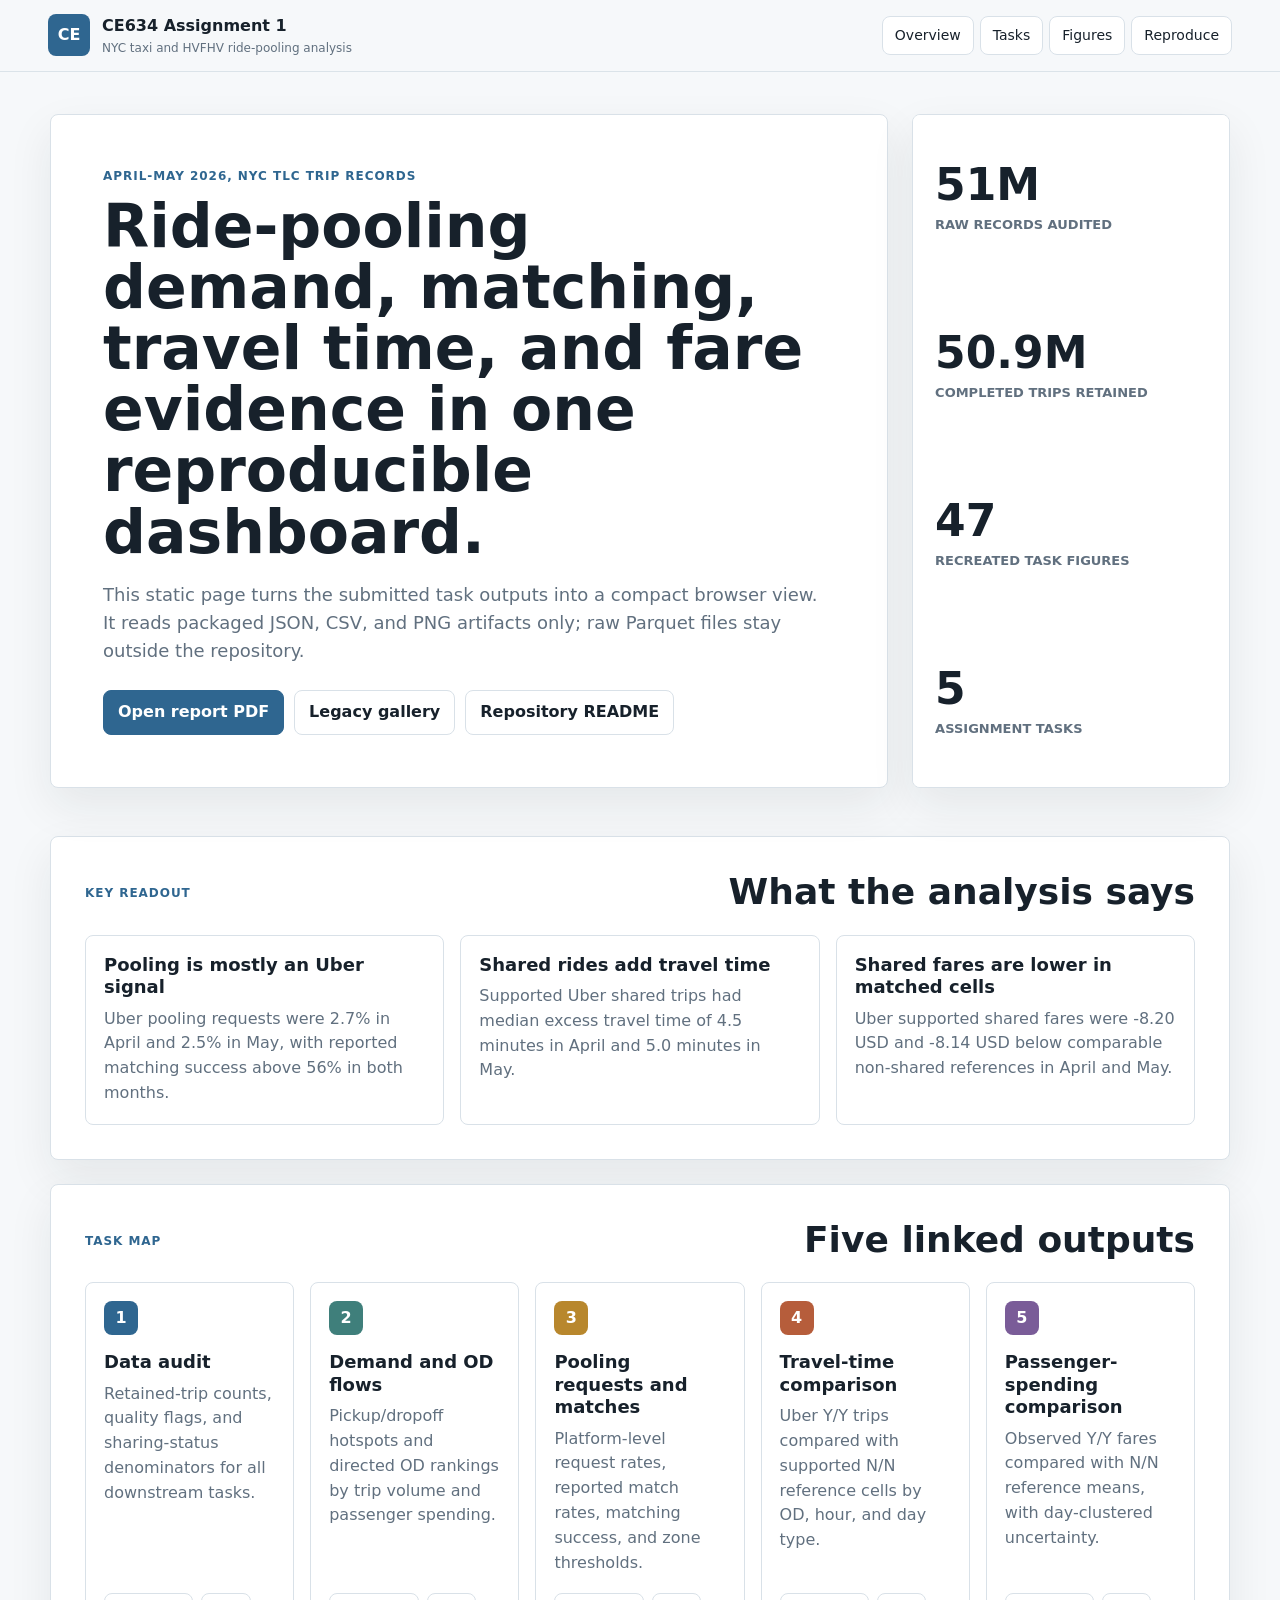
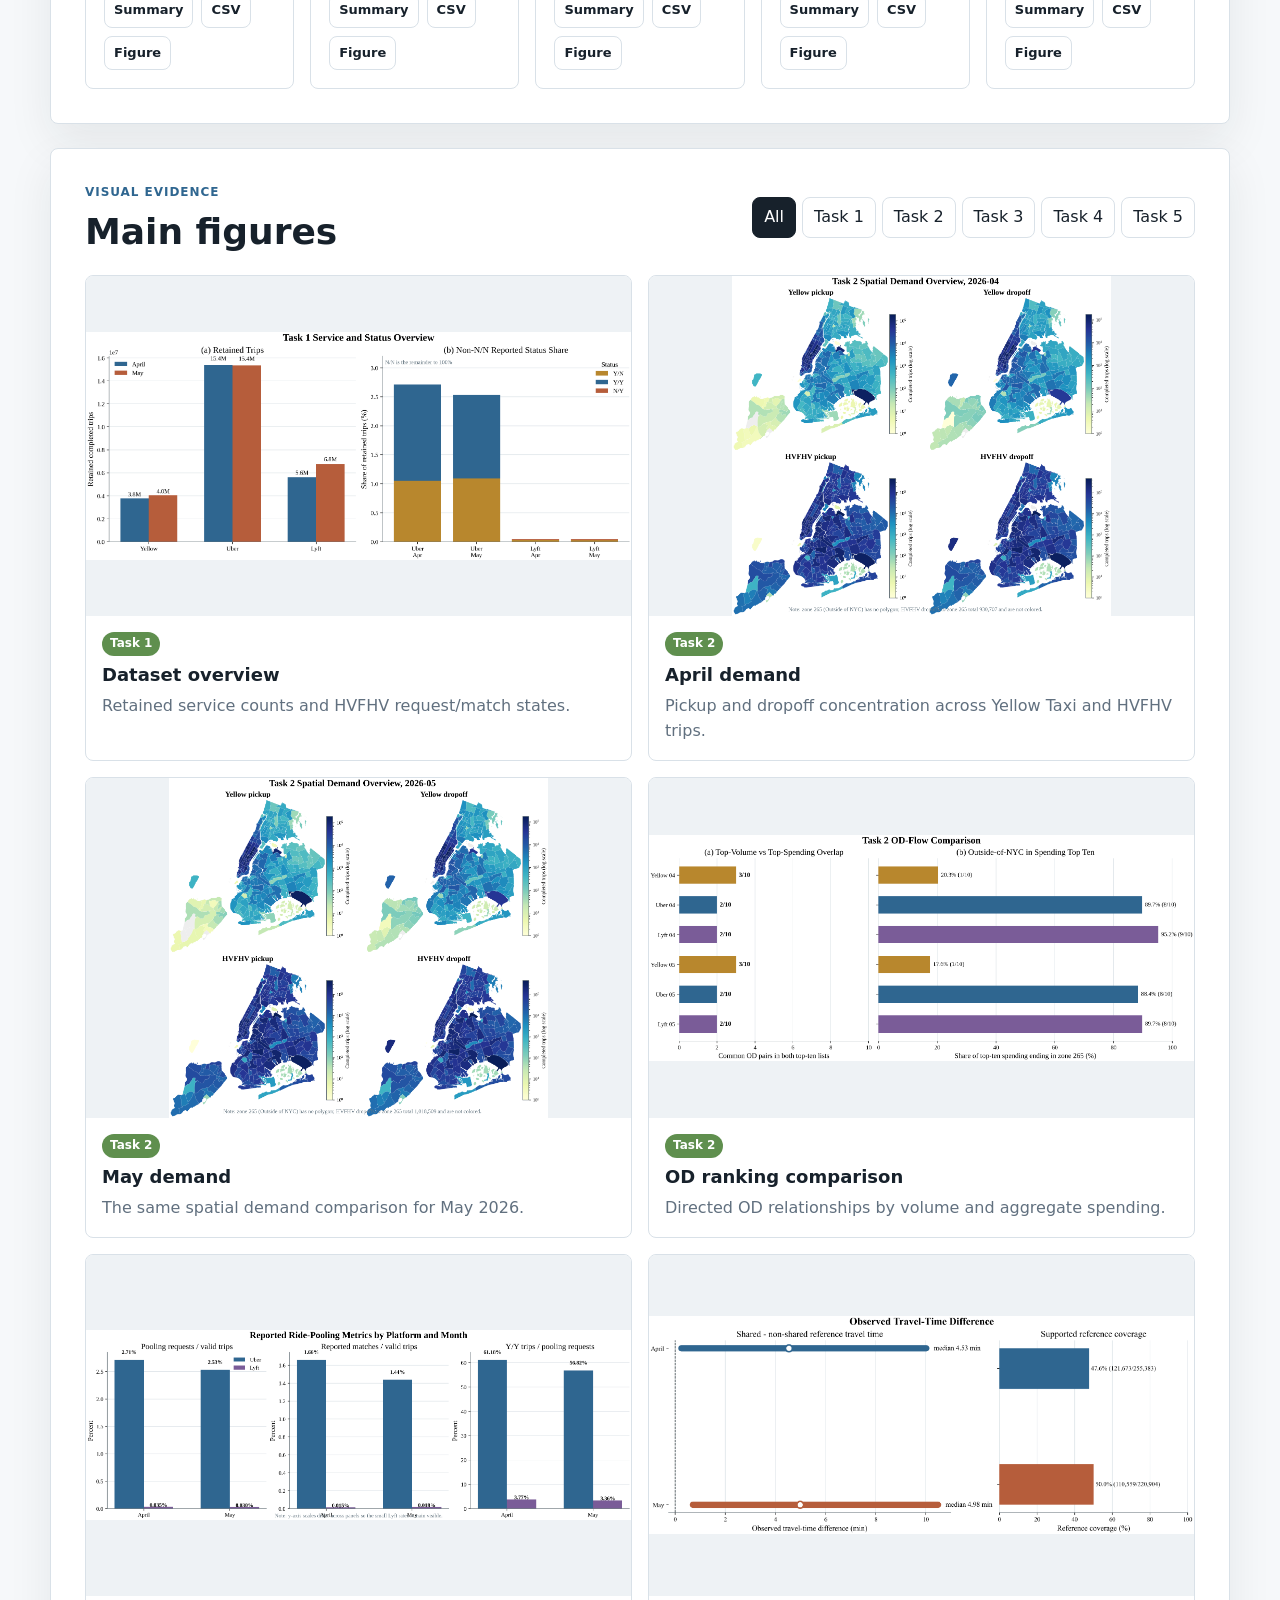
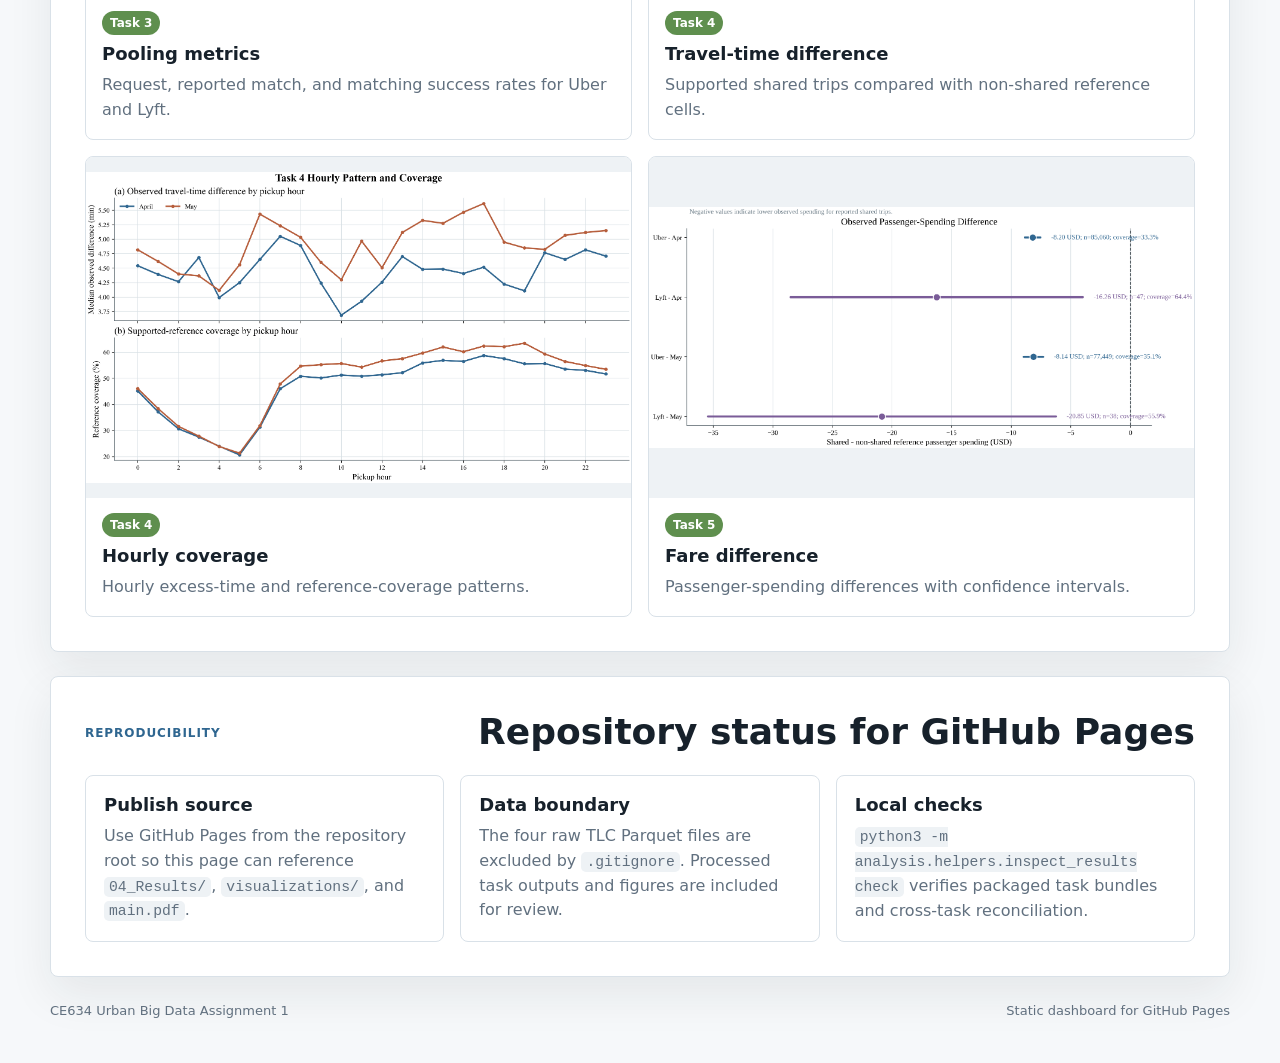
==== index.html @ 66e27478 "Initial commit" ====
<!doctype html>
<html lang="en">
<head>
  <meta charset="utf-8">
  <meta name="viewport" content="width=device-width, initial-scale=1">
  <title>CE634 NYC Ride-Pooling Assignment</title>
  <link rel="stylesheet" href="assets/site.css">
</head>
<body>
  <header class="topbar">
    <a class="brand" href="#overview" aria-label="CE634 assignment dashboard">
      <span class="brand-mark">CE</span>
      <span>
        <strong>CE634 Assignment 1</strong>
        <small>NYC taxi and HVFHV ride-pooling analysis</small>
      </span>
    </a>
    <nav class="nav" aria-label="Dashboard sections">
      <a href="#overview">Overview</a>
      <a href="#tasks">Tasks</a>
      <a href="#figures">Figures</a>
      <a href="#reproduce">Reproduce</a>
    </nav>
  </header>

  <main>
    <section id="overview" class="hero">
      <div class="hero-copy">
        <p class="eyebrow">April-May 2026, NYC TLC trip records</p>
        <h1>Ride-pooling demand, matching, travel time, and fare evidence in one reproducible dashboard.</h1>
        <p class="lede">This static page turns the submitted task outputs into a compact browser view. It reads packaged JSON, CSV, and PNG artifacts only; raw Parquet files stay outside the repository.</p>
        <div class="hero-actions">
          <a class="button primary" href="main.pdf">Open report PDF</a>
          <a class="button" href="visualizations/index.html">Legacy gallery</a>
          <a class="button" href="README.md">Repository README</a>
        </div>
      </div>
      <aside class="snapshot" aria-label="Project snapshot">
        <div>
          <span class="metric" data-kpi="rawRecords">51.0M</span>
          <span class="label">raw records audited</span>
        </div>
        <div>
          <span class="metric" data-kpi="retainedTrips">50.9M</span>
          <span class="label">completed trips retained</span>
        </div>
        <div>
          <span class="metric">47</span>
          <span class="label">recreated task figures</span>
        </div>
        <div>
          <span class="metric">5</span>
          <span class="label">assignment tasks</span>
        </div>
      </aside>
    </section>

    <section class="panel" aria-labelledby="insights-title">
      <div class="section-heading">
        <p class="eyebrow">Key readout</p>
        <h2 id="insights-title">What the analysis says</h2>
      </div>
      <div class="insight-grid">
        <article>
          <h3>Pooling is mostly an Uber signal</h3>
          <p data-insight="task3">Uber has materially higher pooling request and reported match rates than Lyft in both months.</p>
        </article>
        <article>
          <h3>Shared rides add travel time</h3>
          <p data-insight="task4">Supported Uber shared trips show median excess travel time of about 4.5 to 5.0 minutes.</p>
        </article>
        <article>
          <h3>Shared fares are lower in matched cells</h3>
          <p data-insight="task5">Supported Y/Y trips are cheaper than comparable N/N reference cells in all service-month estimates.</p>
        </article>
      </div>
    </section>

    <section id="tasks" class="panel" aria-labelledby="tasks-title">
      <div class="section-heading">
        <p class="eyebrow">Task map</p>
        <h2 id="tasks-title">Five linked outputs</h2>
      </div>
      <div class="task-grid" id="taskGrid"></div>
    </section>

    <section id="figures" class="panel" aria-labelledby="figures-title">
      <div class="section-heading with-controls">
        <div>
          <p class="eyebrow">Visual evidence</p>
          <h2 id="figures-title">Main figures</h2>
        </div>
        <div class="segmented" role="tablist" aria-label="Figure filter">
          <button class="active" type="button" data-filter="all">All</button>
          <button type="button" data-filter="1">Task 1</button>
          <button type="button" data-filter="2">Task 2</button>
          <button type="button" data-filter="3">Task 3</button>
          <button type="button" data-filter="4">Task 4</button>
          <button type="button" data-filter="5">Task 5</button>
        </div>
      </div>
      <div class="figure-grid" id="figureGrid"></div>
    </section>

    <section id="reproduce" class="panel reproduce" aria-labelledby="reproduce-title">
      <div class="section-heading">
        <p class="eyebrow">Reproducibility</p>
        <h2 id="reproduce-title">Repository status for GitHub Pages</h2>
      </div>
      <div class="repro-grid">
        <div>
          <h3>Publish source</h3>
          <p>Use GitHub Pages from the repository root so this page can reference <code>04_Results/</code>, <code>visualizations/</code>, and <code>main.pdf</code>.</p>
        </div>
        <div>
          <h3>Data boundary</h3>
          <p>The four raw TLC Parquet files are excluded by <code>.gitignore</code>. Processed task outputs and figures are included for review.</p>
        </div>
        <div>
          <h3>Local checks</h3>
          <p><code>python3 -m analysis.helpers.inspect_results check</code> verifies packaged task bundles and cross-task reconciliation.</p>
        </div>
      </div>
    </section>
  </main>

  <footer>
    <span>CE634 Urban Big Data Assignment 1</span>
    <span>Static dashboard for GitHub Pages</span>
  </footer>

  <script src="assets/site.js" defer></script>
</body>
</html>
---- assets/site.css ----
:root {
  --ink: #17212b;
  --muted: #61707f;
  --line: #d9e1e8;
  --panel: #ffffff;
  --bg: #f6f8fa;
  --blue: #2f6690;
  --teal: #3f7f7b;
  --gold: #b8872d;
  --clay: #b65d3b;
  --plum: #7a5c98;
  --green: #5f8f4e;
  --shadow: 0 18px 45px rgba(23, 33, 43, 0.08);
}

* {
  box-sizing: border-box;
}

html {
  scroll-behavior: smooth;
}

body {
  margin: 0;
  color: var(--ink);
  background: var(--bg);
  font-family: Inter, ui-sans-serif, system-ui, -apple-system, BlinkMacSystemFont, "Segoe UI", Arial, sans-serif;
  font-size: 16px;
  line-height: 1.55;
}

a {
  color: inherit;
}

.topbar {
  position: sticky;
  top: 0;
  z-index: 20;
  display: flex;
  align-items: center;
  justify-content: space-between;
  gap: 24px;
  min-height: 72px;
  padding: 12px clamp(18px, 4vw, 48px);
  border-bottom: 1px solid rgba(217, 225, 232, 0.9);
  background: rgba(246, 248, 250, 0.92);
  backdrop-filter: blur(14px);
}

.brand {
  display: flex;
  align-items: center;
  gap: 12px;
  text-decoration: none;
}

.brand-mark {
  display: grid;
  place-items: center;
  width: 42px;
  height: 42px;
  border-radius: 8px;
  color: #fff;
  background: var(--blue);
  font-weight: 800;
  letter-spacing: 0;
}

.brand strong,
.brand small {
  display: block;
}

.brand small {
  color: var(--muted);
  font-size: 12px;
}

.nav {
  display: flex;
  align-items: center;
  gap: 6px;
}

.nav a,
.button,
.segmented button {
  border: 1px solid var(--line);
  border-radius: 8px;
  background: #fff;
  color: var(--ink);
  font: inherit;
  text-decoration: none;
}

.nav a {
  padding: 8px 12px;
  font-size: 14px;
}

main {
  width: min(1180px, calc(100% - 32px));
  margin: 0 auto;
}

.hero {
  display: grid;
  grid-template-columns: minmax(0, 1.45fr) minmax(280px, 0.55fr);
  gap: 24px;
  align-items: stretch;
  padding: 42px 0 24px;
}

.hero-copy,
.snapshot,
.panel {
  border: 1px solid var(--line);
  border-radius: 8px;
  background: var(--panel);
  box-shadow: var(--shadow);
}

.hero-copy {
  padding: clamp(28px, 5vw, 52px);
}

.eyebrow {
  margin: 0 0 10px;
  color: var(--blue);
  font-size: 12px;
  font-weight: 800;
  letter-spacing: 0.08em;
  text-transform: uppercase;
}

h1,
h2,
h3,
p {
  margin-top: 0;
}

h1 {
  max-width: 820px;
  margin-bottom: 18px;
  font-size: clamp(34px, 5vw, 60px);
  line-height: 1.02;
  letter-spacing: 0;
}

h2 {
  margin-bottom: 0;
  font-size: clamp(24px, 3vw, 36px);
  line-height: 1.15;
  letter-spacing: 0;
}

h3 {
  margin-bottom: 8px;
  font-size: 18px;
  line-height: 1.25;
  letter-spacing: 0;
}

.lede {
  max-width: 720px;
  color: var(--muted);
  font-size: 18px;
}

.hero-actions {
  display: flex;
  flex-wrap: wrap;
  gap: 10px;
  margin-top: 26px;
}

.button {
  display: inline-flex;
  align-items: center;
  min-height: 42px;
  padding: 9px 14px;
  font-weight: 700;
}

.button.primary {
  border-color: var(--blue);
  color: #fff;
  background: var(--blue);
}

.snapshot {
  display: grid;
  grid-template-columns: 1fr;
  gap: 1px;
  overflow: hidden;
}

.snapshot div {
  display: flex;
  flex-direction: column;
  justify-content: center;
  min-height: 116px;
  padding: 22px;
  background: #fff;
}

.metric {
  display: block;
  font-size: clamp(28px, 4vw, 44px);
  line-height: 1;
  font-weight: 800;
  letter-spacing: 0;
}

.label {
  margin-top: 8px;
  color: var(--muted);
  font-size: 13px;
  font-weight: 700;
  text-transform: uppercase;
}

.panel {
  margin: 24px 0;
  padding: clamp(22px, 4vw, 34px);
}

.section-heading {
  display: flex;
  align-items: end;
  justify-content: space-between;
  gap: 20px;
  margin-bottom: 22px;
}

.section-heading.with-controls {
  align-items: center;
}

.insight-grid,
.task-grid,
.figure-grid,
.repro-grid {
  display: grid;
  gap: 16px;
}

.insight-grid {
  grid-template-columns: repeat(3, minmax(0, 1fr));
}

.insight-grid article,
.task-card,
.figure-card,
.repro-grid div {
  border: 1px solid var(--line);
  border-radius: 8px;
  background: #fff;
}

.insight-grid article,
.task-card,
.repro-grid div {
  padding: 18px;
}

.insight-grid p,
.task-card p,
.repro-grid p {
  margin-bottom: 0;
  color: var(--muted);
}

.task-grid {
  grid-template-columns: repeat(5, minmax(0, 1fr));
}

.task-card {
  display: flex;
  flex-direction: column;
  min-height: 235px;
}

.task-number {
  display: inline-flex;
  align-items: center;
  justify-content: center;
  width: 34px;
  height: 34px;
  margin-bottom: 16px;
  border-radius: 8px;
  color: #fff;
  background: var(--blue);
  font-weight: 800;
}

.task-card:nth-child(2) .task-number {
  background: var(--teal);
}

.task-card:nth-child(3) .task-number {
  background: var(--gold);
}

.task-card:nth-child(4) .task-number {
  background: var(--clay);
}

.task-card:nth-child(5) .task-number {
  background: var(--plum);
}

.task-links {
  display: flex;
  flex-wrap: wrap;
  gap: 8px;
  margin-top: auto;
  padding-top: 18px;
}

.task-links a {
  padding: 6px 9px;
  border: 1px solid var(--line);
  border-radius: 8px;
  color: var(--ink);
  font-size: 13px;
  font-weight: 700;
  text-decoration: none;
}

.segmented {
  display: flex;
  flex-wrap: wrap;
  gap: 6px;
}

.segmented button {
  min-height: 38px;
  padding: 7px 11px;
  cursor: pointer;
}

.segmented button.active {
  border-color: var(--ink);
  color: #fff;
  background: var(--ink);
}

.figure-grid {
  grid-template-columns: repeat(2, minmax(0, 1fr));
}

.figure-card {
  overflow: hidden;
}

.figure-card[hidden] {
  display: none;
}

.figure-card a {
  display: block;
  background: #eef2f5;
}

.figure-card img {
  display: block;
  width: 100%;
  aspect-ratio: 16 / 10;
  object-fit: contain;
}

.figure-caption {
  padding: 14px 16px 16px;
}

.tag {
  display: inline-flex;
  align-items: center;
  min-height: 24px;
  margin-bottom: 8px;
  padding: 2px 8px;
  border-radius: 999px;
  color: #fff;
  background: var(--green);
  font-size: 12px;
  font-weight: 800;
}

.figure-caption p {
  margin-bottom: 0;
  color: var(--muted);
}

.repro-grid {
  grid-template-columns: repeat(3, minmax(0, 1fr));
}

code {
  padding: 2px 5px;
  border-radius: 5px;
  background: #eef2f5;
  font-size: 0.92em;
}

footer {
  display: flex;
  justify-content: space-between;
  gap: 16px;
  width: min(1180px, calc(100% - 32px));
  margin: 24px auto 42px;
  color: var(--muted);
  font-size: 13px;
}

@media (max-width: 980px) {
  .topbar,
  .section-heading,
  .section-heading.with-controls {
    align-items: flex-start;
    flex-direction: column;
  }

  .hero,
  .insight-grid,
  .task-grid,
  .figure-grid,
  .repro-grid {
    grid-template-columns: 1fr;
  }

  .snapshot {
    grid-template-columns: repeat(2, minmax(0, 1fr));
  }
}

@media (max-width: 620px) {
  main,
  footer {
    width: min(100% - 20px, 1180px);
  }

  .nav {
    width: 100%;
    overflow-x: auto;
    padding-bottom: 4px;
  }

  h1 {
    font-size: 34px;
  }

  .snapshot {
    grid-template-columns: 1fr;
  }

  .hero-copy,
  .panel {
    padding: 22px;
  }

  footer {
    flex-direction: column;
  }
}
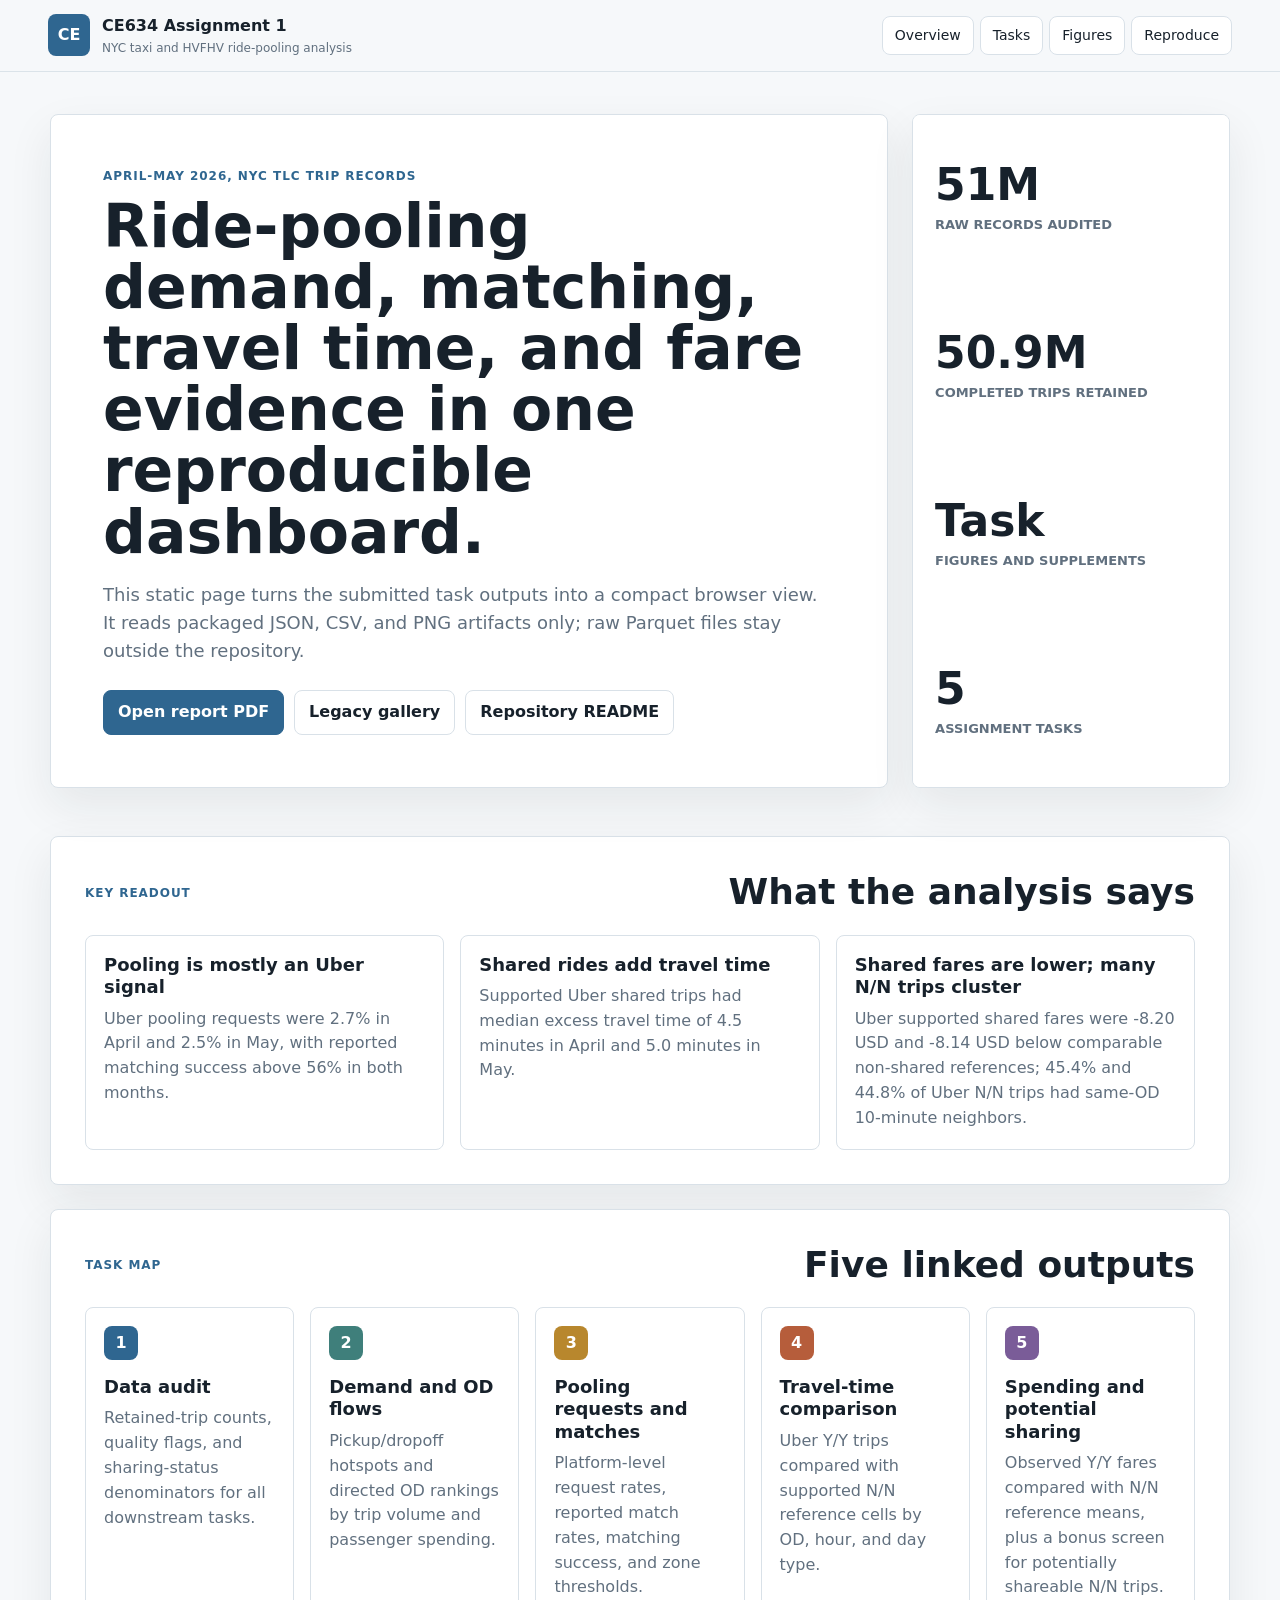
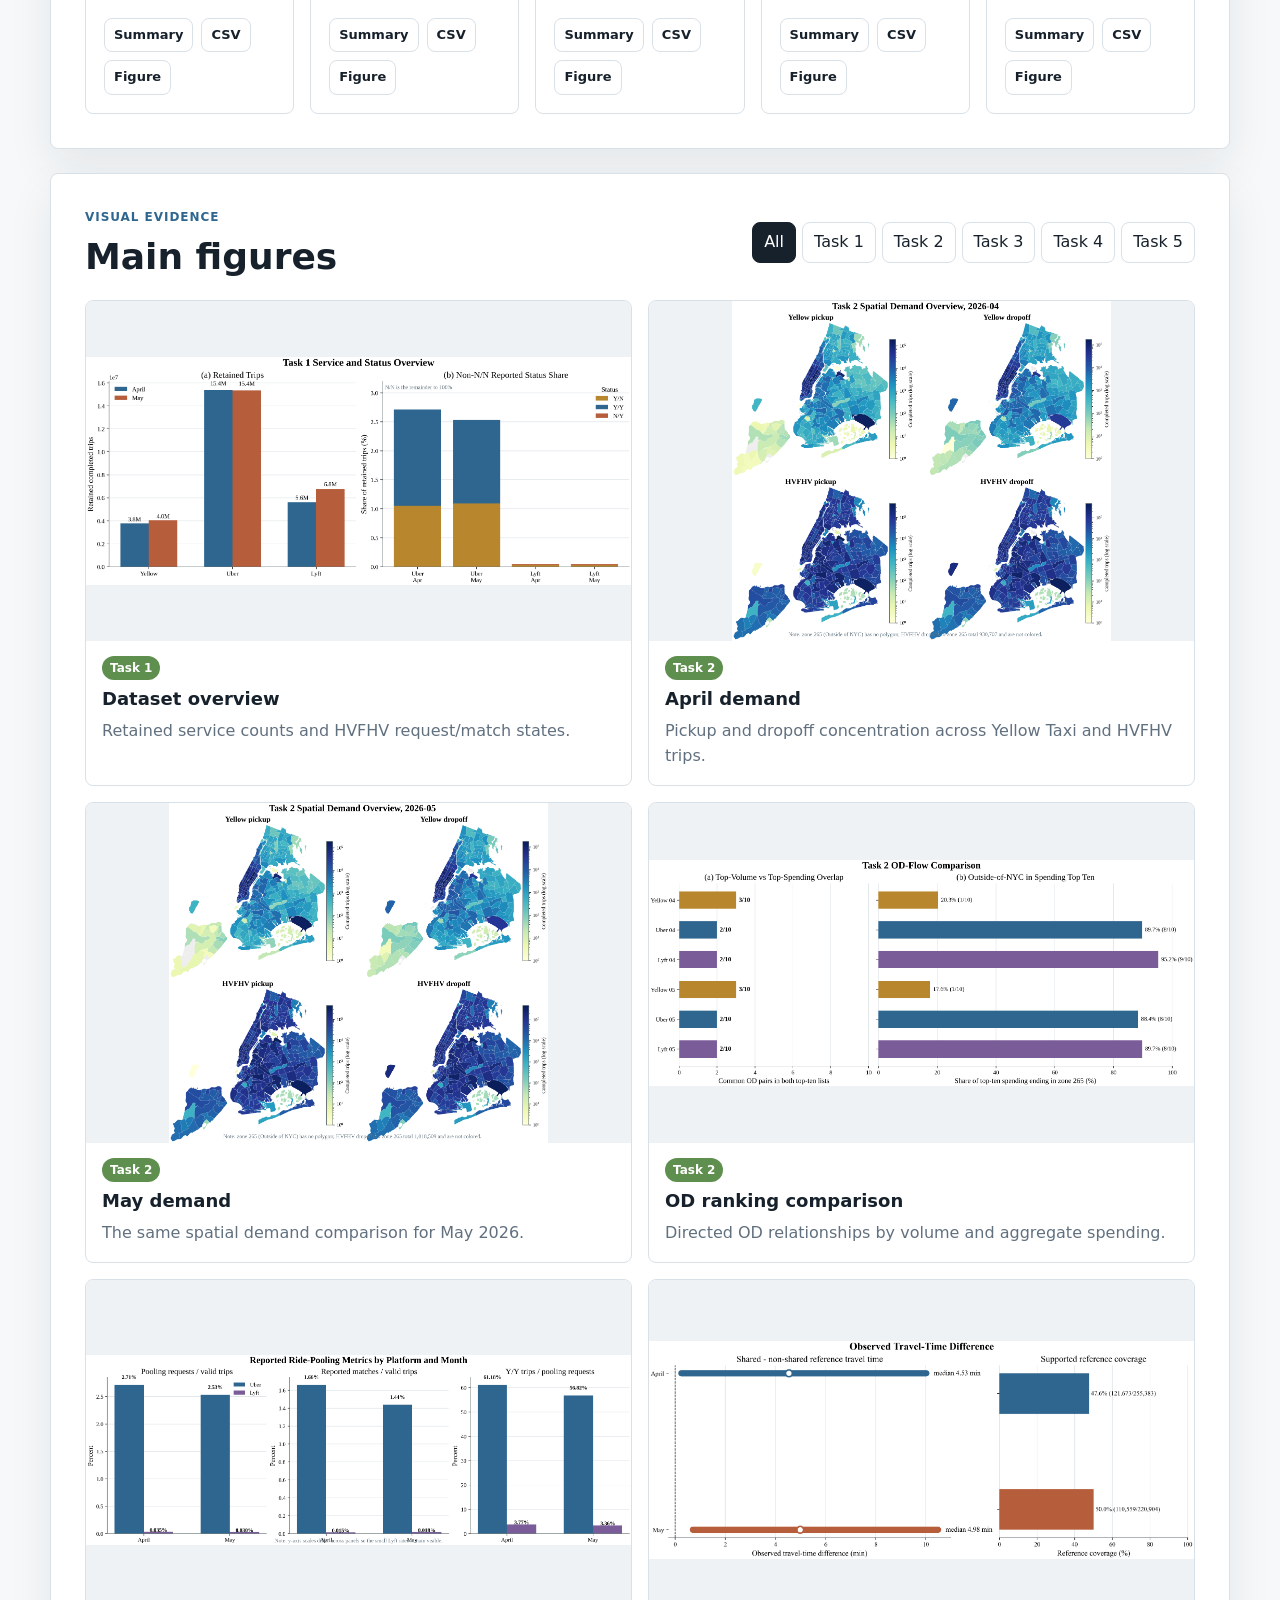
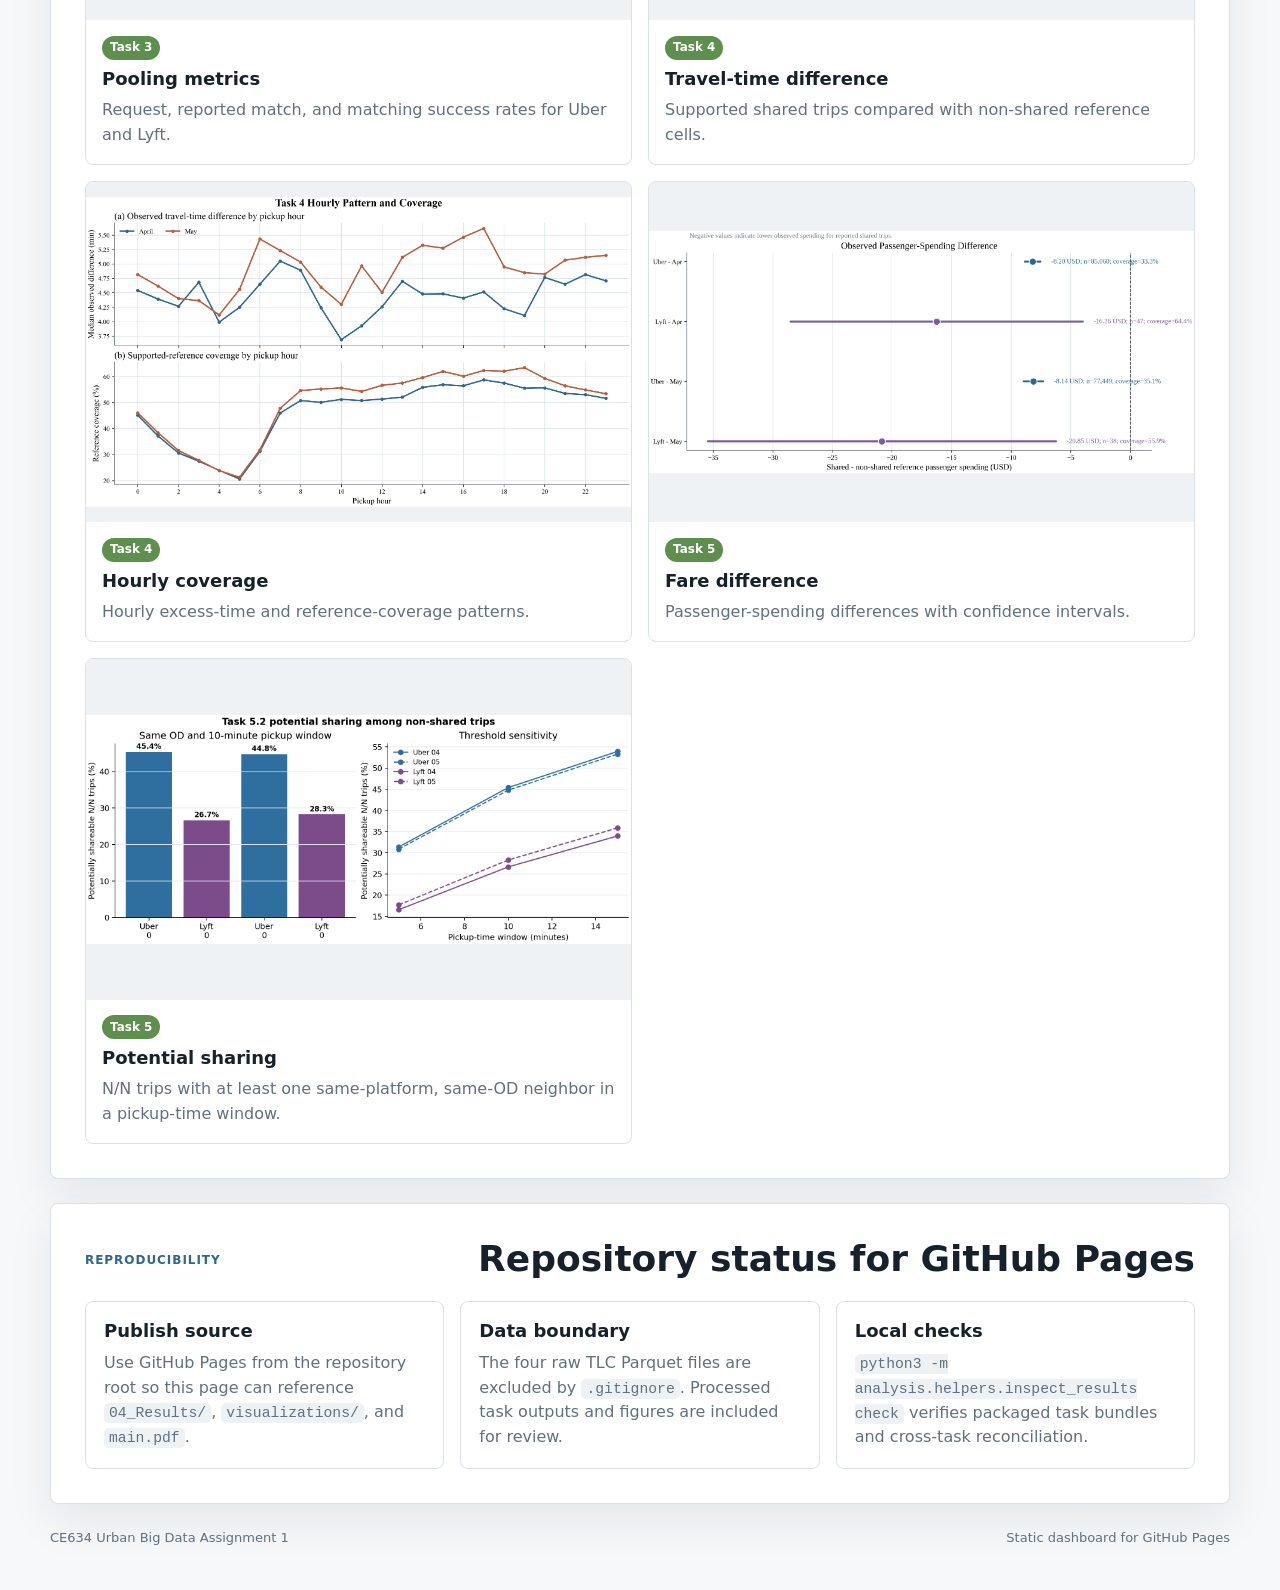
==== commit d1d62278: "update task 5.2" ====
--- a/index.html
+++ b/index.html
@@ -45,8 +45,8 @@
           <span class="label">completed trips retained</span>
         </div>
         <div>
-          <span class="metric">47</span>
-          <span class="label">recreated task figures</span>
+          <span class="metric">Task</span>
+          <span class="label">figures and supplements</span>
         </div>
         <div>
           <span class="metric">5</span>
@@ -70,8 +70,8 @@
           <p data-insight="task4">Supported Uber shared trips show median excess travel time of about 4.5 to 5.0 minutes.</p>
         </article>
         <article>
-          <h3>Shared fares are lower in matched cells</h3>
-          <p data-insight="task5">Supported Y/Y trips are cheaper than comparable N/N reference cells in all service-month estimates.</p>
+          <h3>Shared fares are lower; many N/N trips cluster</h3>
+          <p data-insight="task5">Supported Y/Y trips are cheaper than comparable N/N reference cells, and many N/N trips have same-OD temporal neighbors.</p>
         </article>
       </div>
     </section>
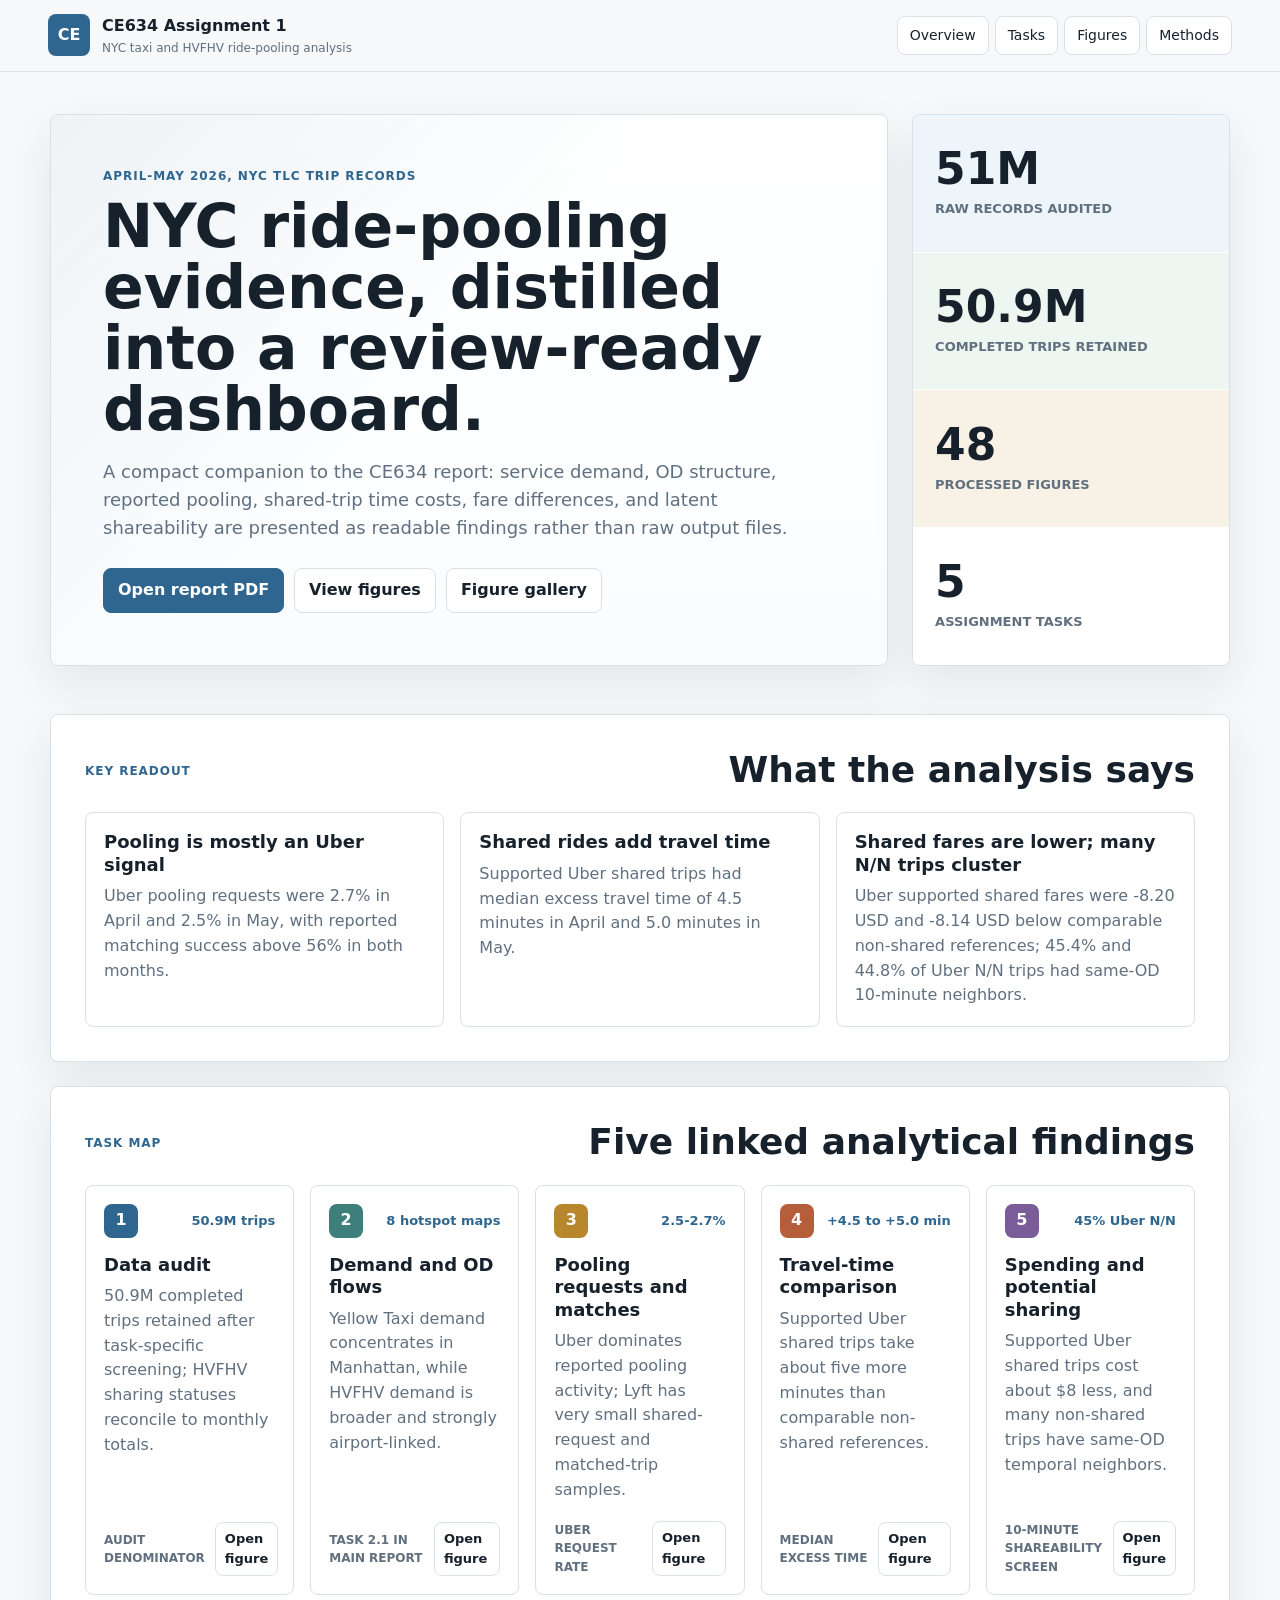
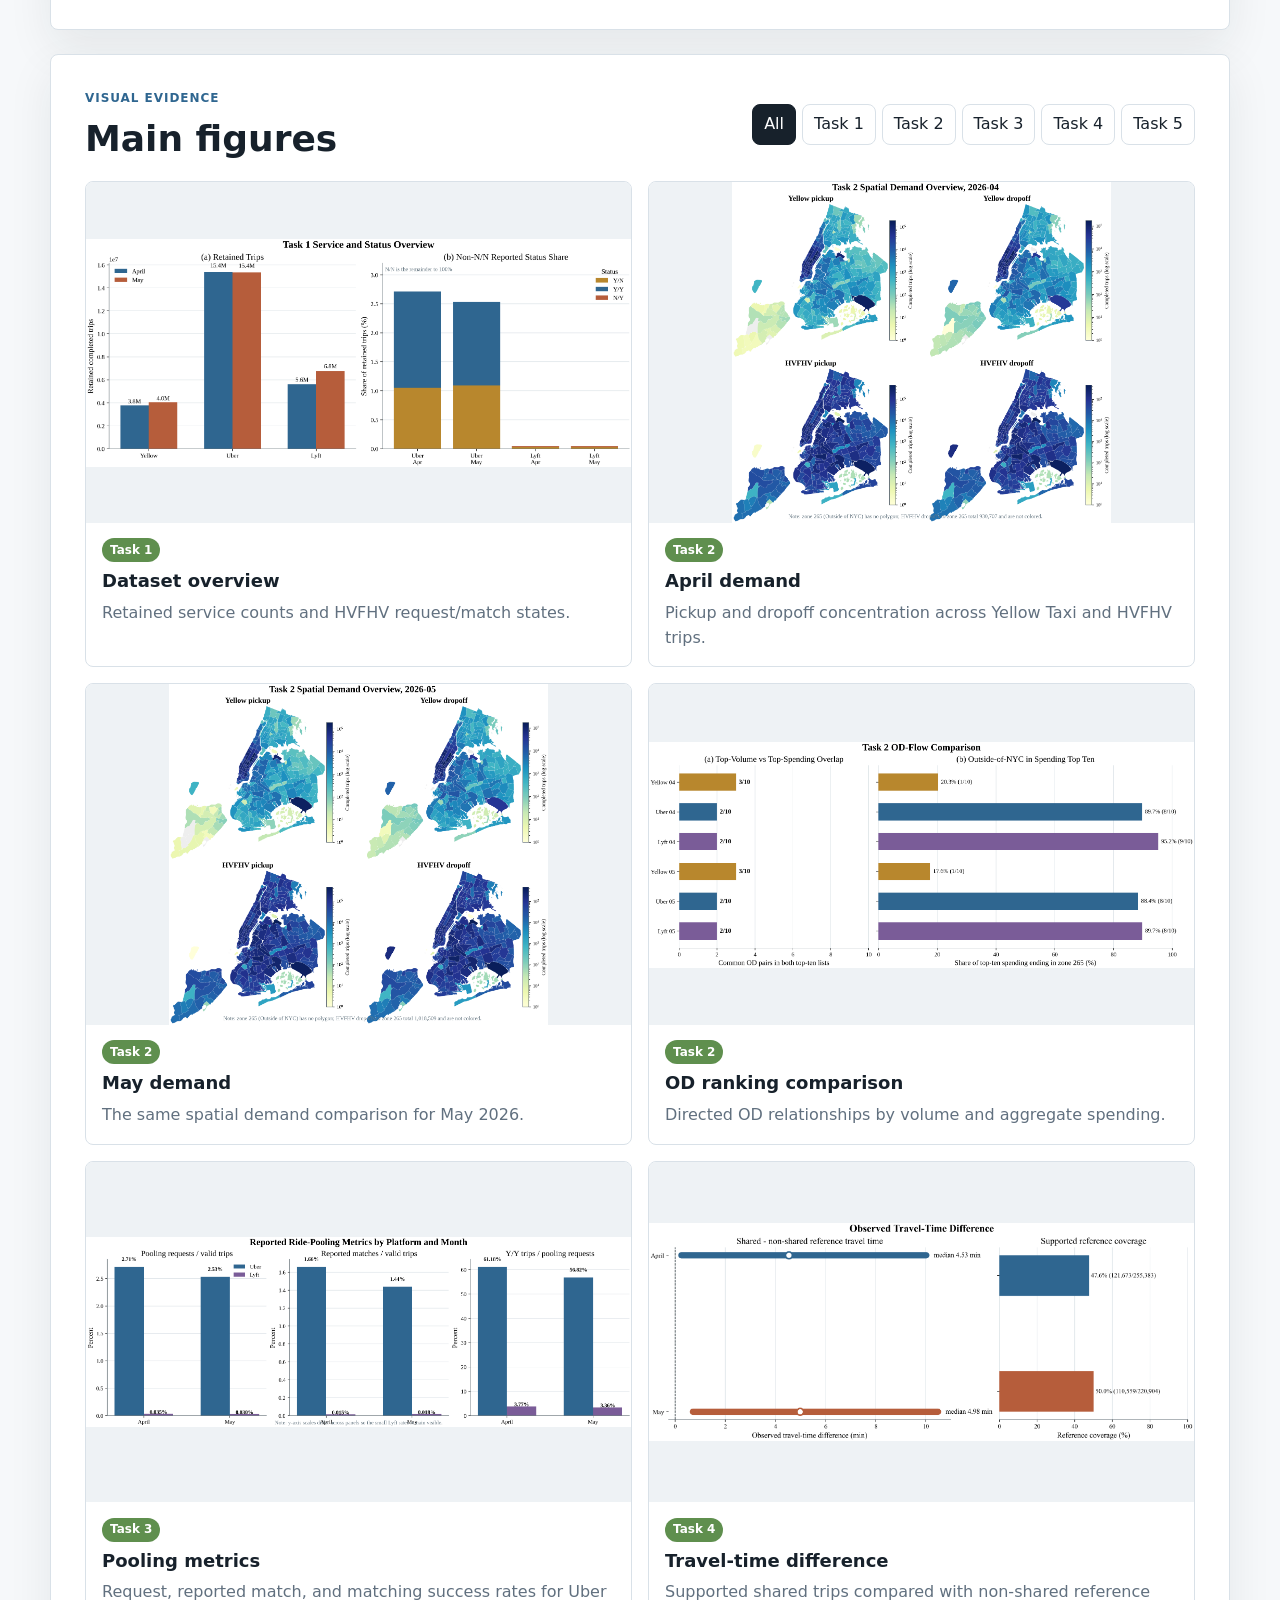
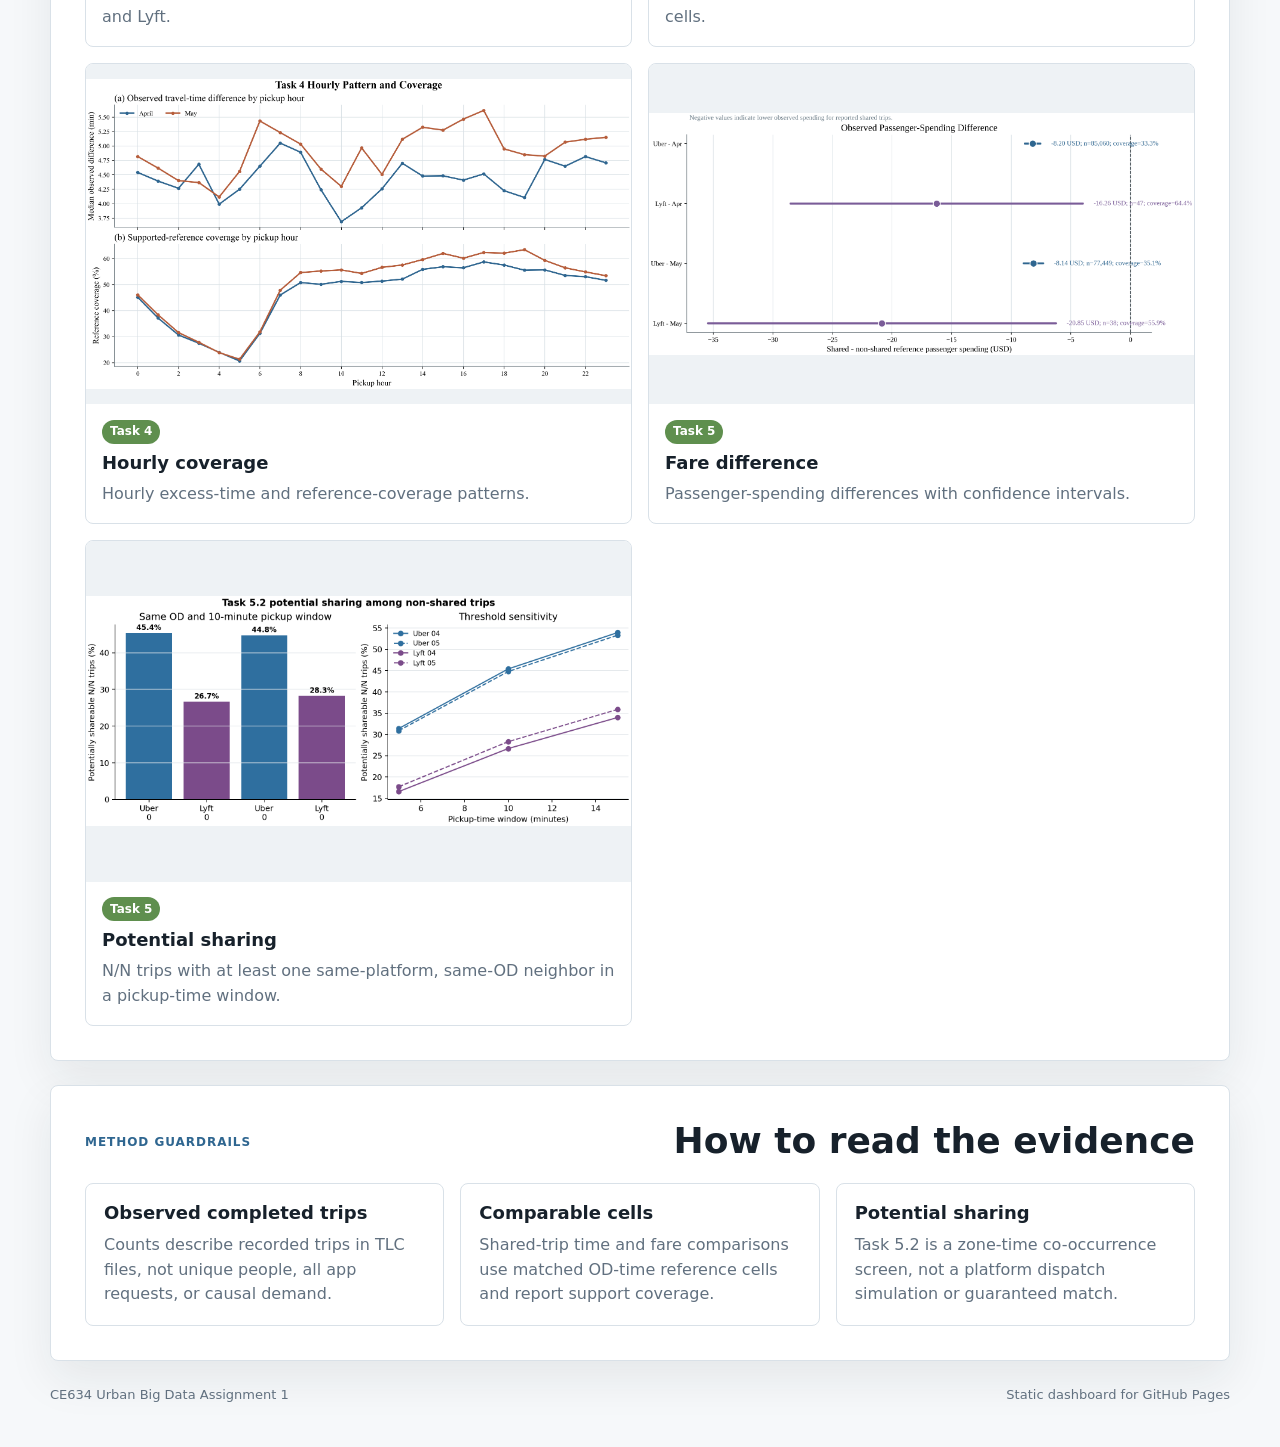
==== commit a3ae3bd5: "update website" ====
--- a/index.html
+++ b/index.html
@@ -19,7 +19,7 @@
       <a href="#overview">Overview</a>
       <a href="#tasks">Tasks</a>
       <a href="#figures">Figures</a>
-      <a href="#reproduce">Reproduce</a>
+      <a href="#methods">Methods</a>
     </nav>
   </header>
 
@@ -27,12 +27,12 @@
     <section id="overview" class="hero">
       <div class="hero-copy">
         <p class="eyebrow">April-May 2026, NYC TLC trip records</p>
-        <h1>Ride-pooling demand, matching, travel time, and fare evidence in one reproducible dashboard.</h1>
-        <p class="lede">This static page turns the submitted task outputs into a compact browser view. It reads packaged JSON, CSV, and PNG artifacts only; raw Parquet files stay outside the repository.</p>
+        <h1>NYC ride-pooling evidence, distilled into a review-ready dashboard.</h1>
+        <p class="lede">A compact companion to the CE634 report: service demand, OD structure, reported pooling, shared-trip time costs, fare differences, and latent shareability are presented as readable findings rather than raw output files.</p>
         <div class="hero-actions">
           <a class="button primary" href="main.pdf">Open report PDF</a>
-          <a class="button" href="visualizations/index.html">Legacy gallery</a>
-          <a class="button" href="README.md">Repository README</a>
+          <a class="button" href="#figures">View figures</a>
+          <a class="button" href="visualizations/index.html">Figure gallery</a>
         </div>
       </div>
       <aside class="snapshot" aria-label="Project snapshot">
@@ -45,8 +45,8 @@
           <span class="label">completed trips retained</span>
         </div>
         <div>
-          <span class="metric">Task</span>
-          <span class="label">figures and supplements</span>
+          <span class="metric">48</span>
+          <span class="label">processed figures</span>
         </div>
         <div>
           <span class="metric">5</span>
@@ -79,7 +79,7 @@
     <section id="tasks" class="panel" aria-labelledby="tasks-title">
       <div class="section-heading">
         <p class="eyebrow">Task map</p>
-        <h2 id="tasks-title">Five linked outputs</h2>
+        <h2 id="tasks-title">Five linked analytical findings</h2>
       </div>
       <div class="task-grid" id="taskGrid"></div>
     </section>
@@ -102,23 +102,23 @@
       <div class="figure-grid" id="figureGrid"></div>
     </section>
 
-    <section id="reproduce" class="panel reproduce" aria-labelledby="reproduce-title">
+    <section id="methods" class="panel methods" aria-labelledby="methods-title">
       <div class="section-heading">
-        <p class="eyebrow">Reproducibility</p>
-        <h2 id="reproduce-title">Repository status for GitHub Pages</h2>
+        <p class="eyebrow">Method guardrails</p>
+        <h2 id="methods-title">How to read the evidence</h2>
       </div>
-      <div class="repro-grid">
+      <div class="method-grid">
         <div>
-          <h3>Publish source</h3>
-          <p>Use GitHub Pages from the repository root so this page can reference <code>04_Results/</code>, <code>visualizations/</code>, and <code>main.pdf</code>.</p>
+          <h3>Observed completed trips</h3>
+          <p>Counts describe recorded trips in TLC files, not unique people, all app requests, or causal demand.</p>
         </div>
         <div>
-          <h3>Data boundary</h3>
-          <p>The four raw TLC Parquet files are excluded by <code>.gitignore</code>. Processed task outputs and figures are included for review.</p>
+          <h3>Comparable cells</h3>
+          <p>Shared-trip time and fare comparisons use matched OD-time reference cells and report support coverage.</p>
         </div>
         <div>
-          <h3>Local checks</h3>
-          <p><code>python3 -m analysis.helpers.inspect_results check</code> verifies packaged task bundles and cross-task reconciliation.</p>
+          <h3>Potential sharing</h3>
+          <p>Task 5.2 is a zone-time co-occurrence screen, not a platform dispatch simulation or guaranteed match.</p>
         </div>
       </div>
     </section>
--- a/assets/site.css
+++ b/assets/site.css
@@ -11,6 +11,9 @@
   --plum: #7a5c98;
   --green: #5f8f4e;
   --shadow: 0 18px 45px rgba(23, 33, 43, 0.08);
+  --soft-blue: #edf5fa;
+  --soft-green: #eef6f1;
+  --soft-gold: #f8f2e6;
 }
 
 * {
@@ -124,6 +127,9 @@
 
 .hero-copy {
   padding: clamp(28px, 5vw, 52px);
+  background:
+    linear-gradient(135deg, rgba(47, 102, 144, 0.08), transparent 46%),
+    linear-gradient(180deg, #ffffff, #fafdff);
 }
 
 .eyebrow {
@@ -191,6 +197,19 @@
   background: var(--blue);
 }
 
+.button:hover,
+.nav a:hover,
+.segmented button:hover,
+.task-footer a:hover {
+  border-color: var(--blue);
+  color: var(--blue);
+}
+
+.button.primary:hover {
+  color: #fff;
+  background: #25577e;
+}
+
 .snapshot {
   display: grid;
   grid-template-columns: 1fr;
@@ -207,6 +226,18 @@
   background: #fff;
 }
 
+.snapshot div:nth-child(1) {
+  background: var(--soft-blue);
+}
+
+.snapshot div:nth-child(2) {
+  background: var(--soft-green);
+}
+
+.snapshot div:nth-child(3) {
+  background: var(--soft-gold);
+}
+
 .metric {
   display: block;
   font-size: clamp(28px, 4vw, 44px);
@@ -243,7 +274,7 @@
 .insight-grid,
 .task-grid,
 .figure-grid,
-.repro-grid {
+.method-grid {
   display: grid;
   gap: 16px;
 }
@@ -255,7 +286,7 @@
 .insight-grid article,
 .task-card,
 .figure-card,
-.repro-grid div {
+.method-grid div {
   border: 1px solid var(--line);
   border-radius: 8px;
   background: #fff;
@@ -263,13 +294,13 @@
 
 .insight-grid article,
 .task-card,
-.repro-grid div {
+.method-grid div {
   padding: 18px;
 }
 
 .insight-grid p,
 .task-card p,
-.repro-grid p {
+.method-grid p {
   margin-bottom: 0;
   color: var(--muted);
 }
@@ -282,6 +313,14 @@
   display: flex;
   flex-direction: column;
   min-height: 235px;
+}
+
+.task-topline {
+  display: flex;
+  align-items: center;
+  justify-content: space-between;
+  gap: 12px;
+  margin-bottom: 16px;
 }
 
 .task-number {
@@ -290,13 +329,19 @@
   justify-content: center;
   width: 34px;
   height: 34px;
-  margin-bottom: 16px;
   border-radius: 8px;
   color: #fff;
   background: var(--blue);
   font-weight: 800;
 }
 
+.task-stat {
+  color: var(--blue);
+  font-size: 13px;
+  font-weight: 800;
+  text-align: right;
+}
+
 .task-card:nth-child(2) .task-number {
   background: var(--teal);
 }
@@ -313,15 +358,23 @@
   background: var(--plum);
 }
 
-.task-links {
-  display: flex;
-  flex-wrap: wrap;
-  gap: 8px;
+.task-footer {
+  display: flex;
+  align-items: center;
+  justify-content: space-between;
+  gap: 10px;
   margin-top: auto;
   padding-top: 18px;
 }
 
-.task-links a {
+.task-footer span {
+  color: var(--muted);
+  font-size: 12px;
+  font-weight: 800;
+  text-transform: uppercase;
+}
+
+.task-footer a {
   padding: 6px 9px;
   border: 1px solid var(--line);
   border-radius: 8px;
@@ -395,7 +448,7 @@
   color: var(--muted);
 }
 
-.repro-grid {
+.method-grid {
   grid-template-columns: repeat(3, minmax(0, 1fr));
 }
 
@@ -428,7 +481,7 @@
   .insight-grid,
   .task-grid,
   .figure-grid,
-  .repro-grid {
+  .method-grid {
     grid-template-columns: 1fr;
   }
 
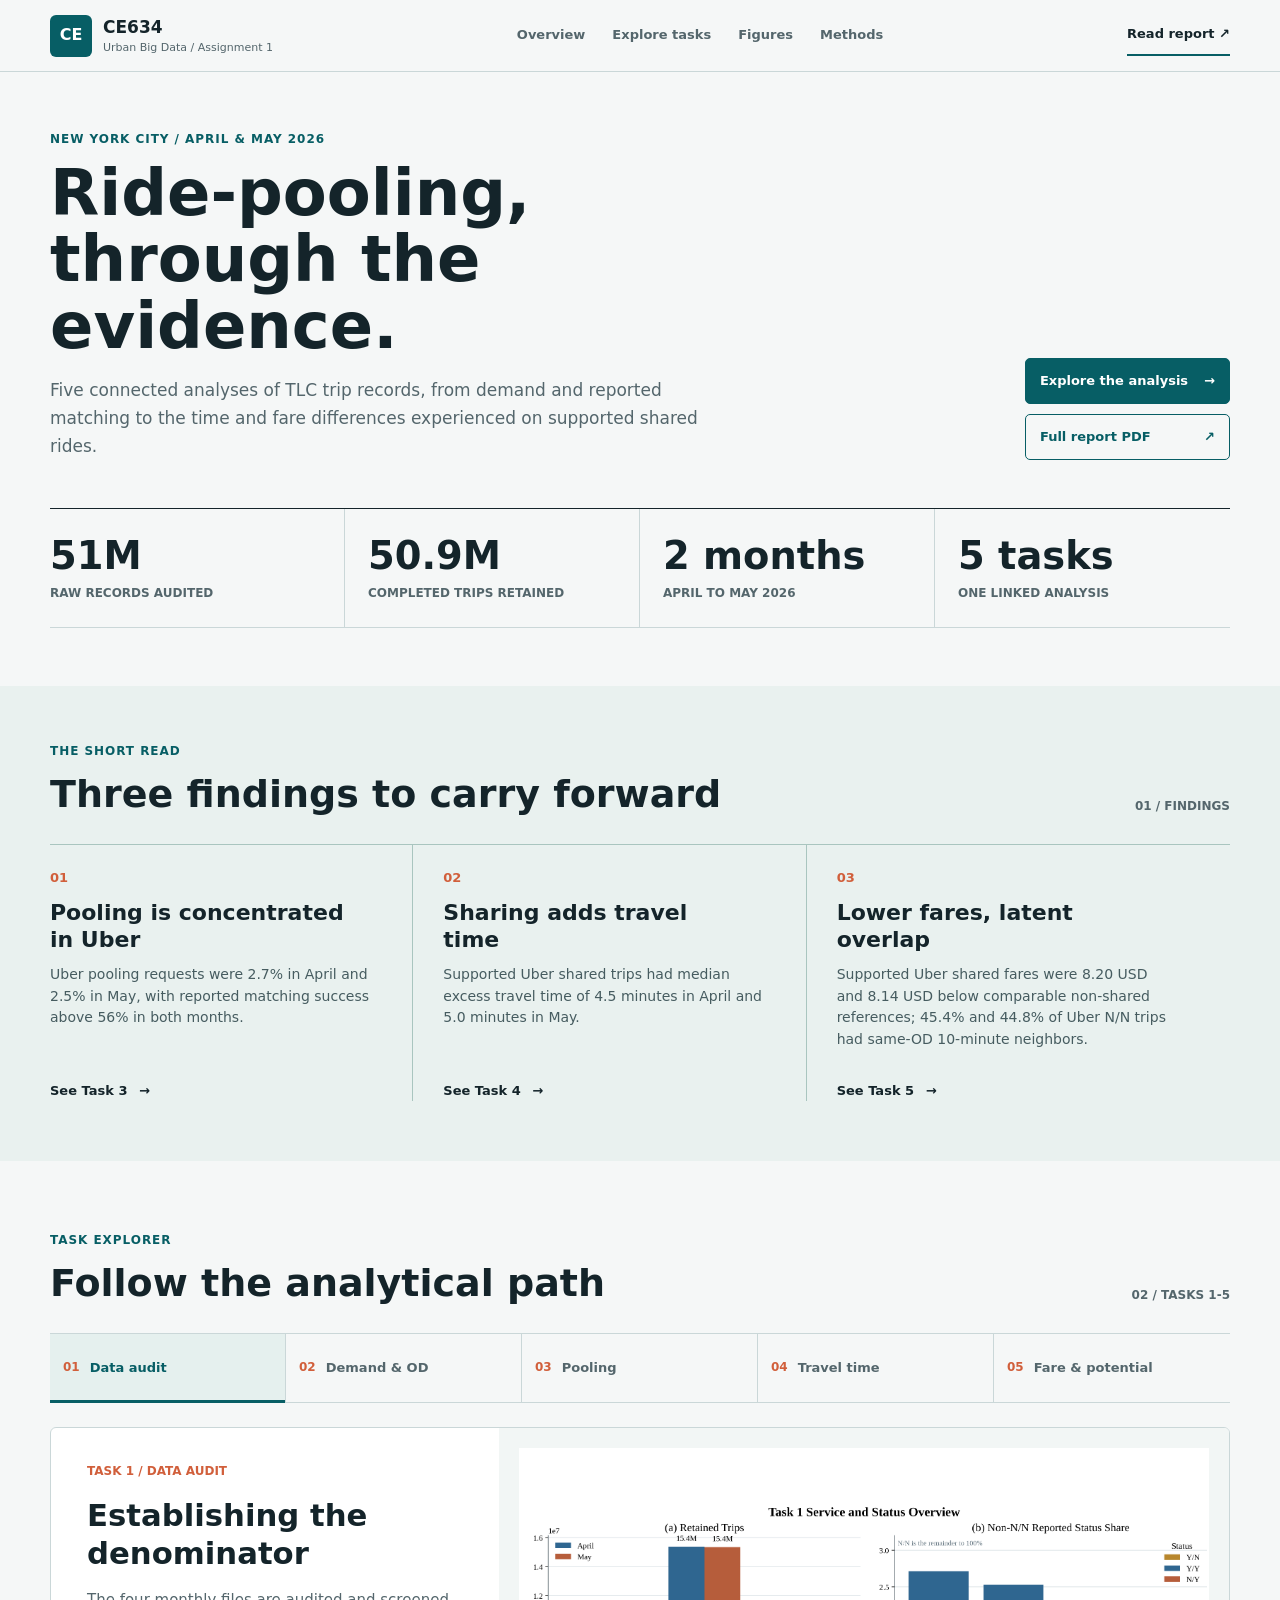
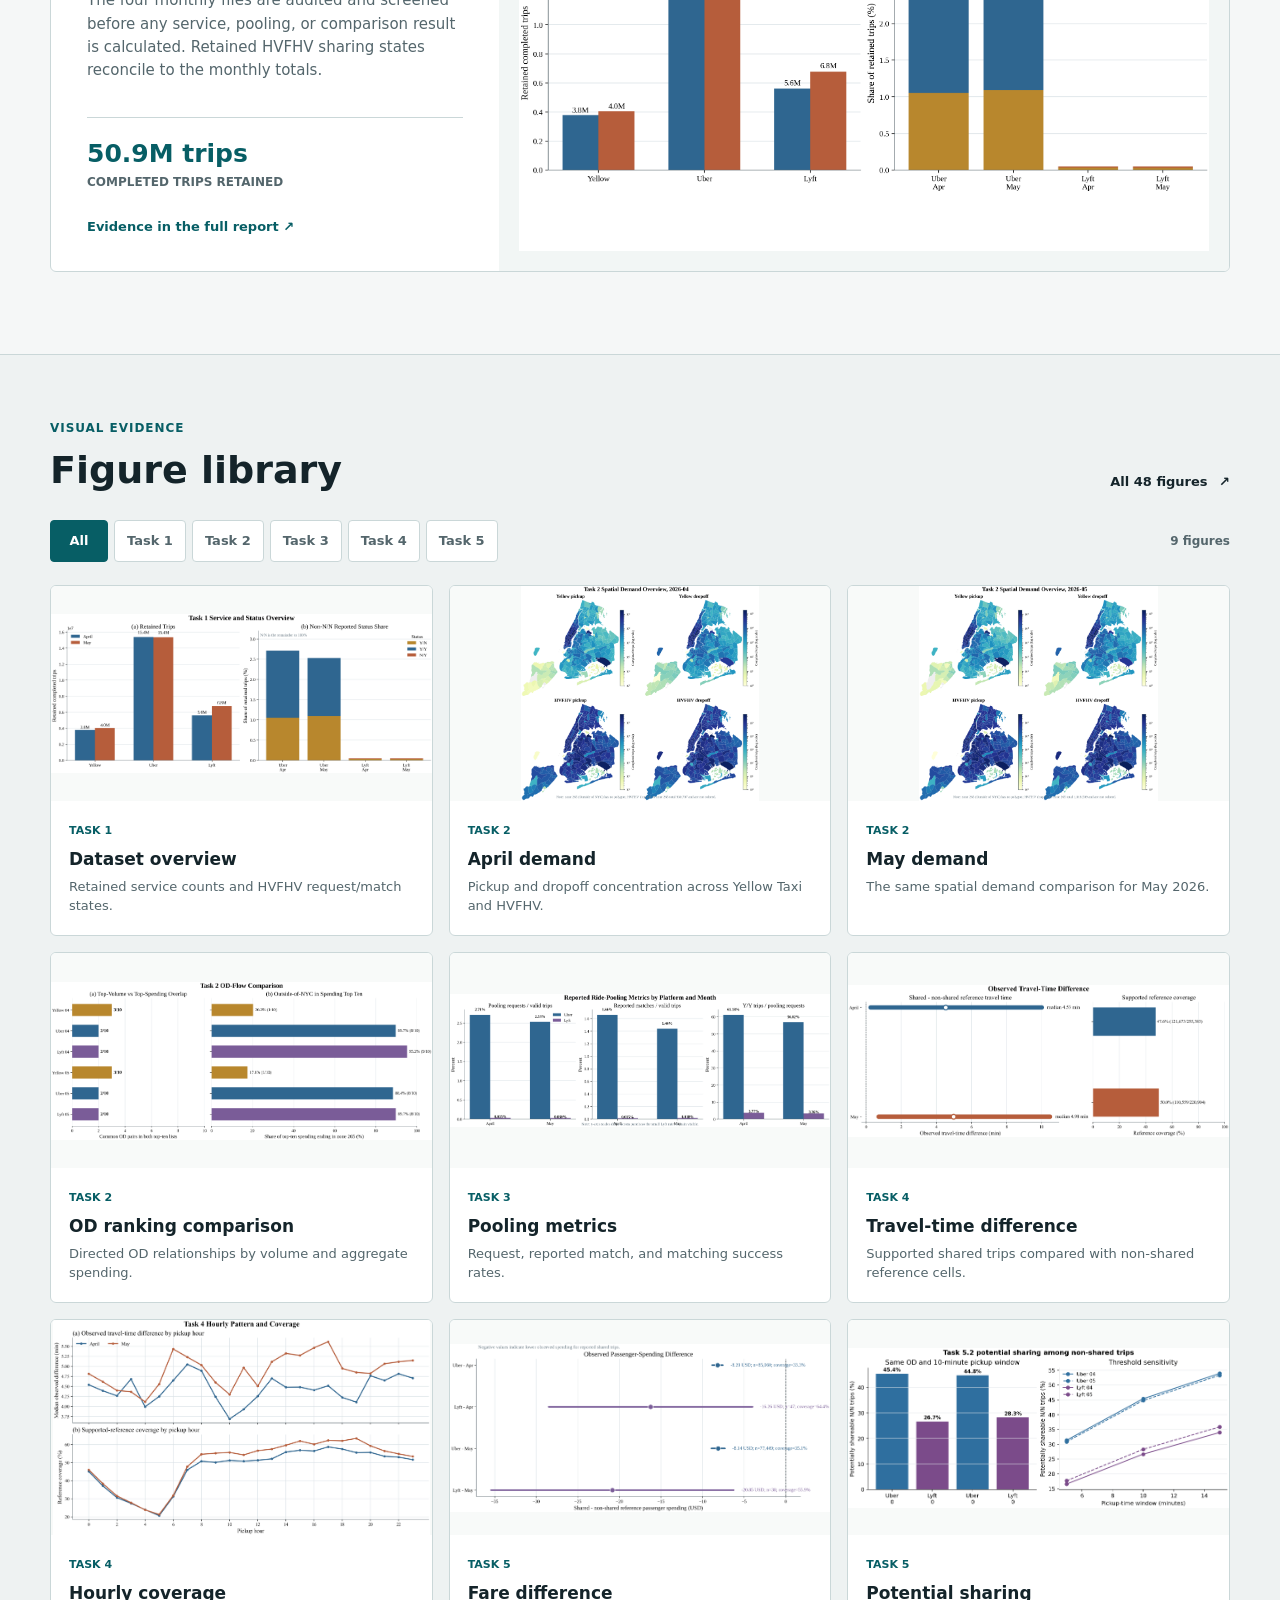
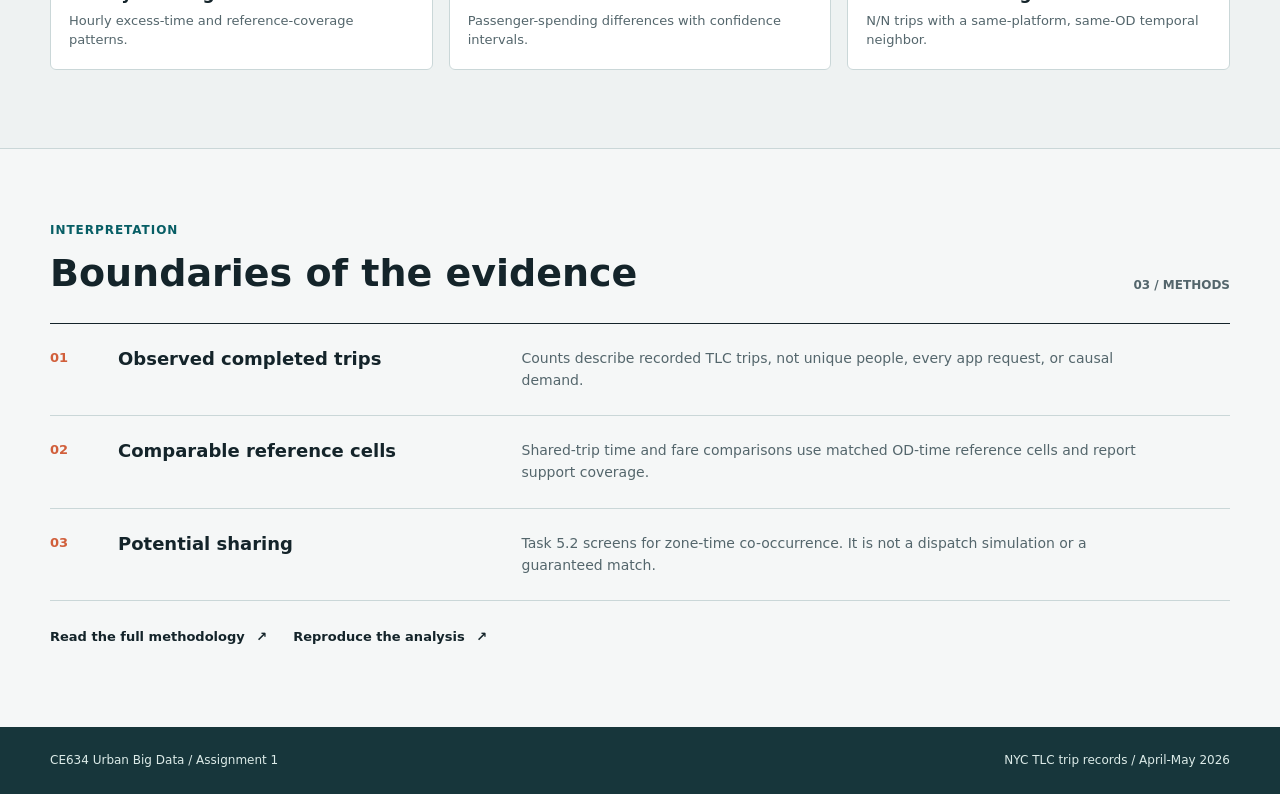
==== commit d096aff7: "update with page limite" ====
--- a/index.html
+++ b/index.html
@@ -3,132 +3,82 @@
 <head>
   <meta charset="utf-8">
   <meta name="viewport" content="width=device-width, initial-scale=1">
-  <title>CE634 NYC Ride-Pooling Assignment</title>
+  <meta name="theme-color" content="#f5f7f7">
+  <meta name="description" content="Explore five evidence-led analyses of New York City taxi and high-volume for-hire vehicle trips in April and May 2026.">
+  <title>CE634 | NYC Ride-Pooling Evidence</title>
   <link rel="stylesheet" href="assets/site.css">
 </head>
 <body>
+  <a class="skip-link" href="#main">Skip to content</a>
   <header class="topbar">
-    <a class="brand" href="#overview" aria-label="CE634 assignment dashboard">
-      <span class="brand-mark">CE</span>
-      <span>
-        <strong>CE634 Assignment 1</strong>
-        <small>NYC taxi and HVFHV ride-pooling analysis</small>
-      </span>
+    <a class="brand" href="#overview" aria-label="CE634 overview">
+      <span class="brand-mark" aria-hidden="true">CE</span>
+      <span class="brand-text"><strong>CE634</strong><small>Urban Big Data / Assignment 1</small></span>
     </a>
-    <nav class="nav" aria-label="Dashboard sections">
+    <nav class="nav" aria-label="Main navigation">
       <a href="#overview">Overview</a>
-      <a href="#tasks">Tasks</a>
+      <a href="#tasks">Explore tasks</a>
       <a href="#figures">Figures</a>
       <a href="#methods">Methods</a>
     </nav>
+    <a class="report-link" href="main.pdf">Read report <span aria-hidden="true">&#8599;</span></a>
   </header>
 
-  <main>
-    <section id="overview" class="hero">
-      <div class="hero-copy">
-        <p class="eyebrow">April-May 2026, NYC TLC trip records</p>
-        <h1>NYC ride-pooling evidence, distilled into a review-ready dashboard.</h1>
-        <p class="lede">A compact companion to the CE634 report: service demand, OD structure, reported pooling, shared-trip time costs, fare differences, and latent shareability are presented as readable findings rather than raw output files.</p>
-        <div class="hero-actions">
-          <a class="button primary" href="main.pdf">Open report PDF</a>
-          <a class="button" href="#figures">View figures</a>
-          <a class="button" href="visualizations/index.html">Figure gallery</a>
+  <main id="main">
+    <section id="overview" class="overview section-wrap" aria-labelledby="page-title">
+      <div class="overview-heading">
+        <div>
+          <p class="eyebrow">New York City / April &amp; May 2026</p>
+          <h1 id="page-title">Ride-pooling, through the evidence.</h1>
+          <p class="intro">Five connected analyses of TLC trip records, from demand and reported matching to the time and fare differences experienced on supported shared rides.</p>
+        </div>
+        <div class="overview-actions">
+          <a class="button button-primary" href="#tasks">Explore the analysis <span aria-hidden="true">&#8594;</span></a>
+          <a class="button button-outline" href="main.pdf">Full report PDF <span aria-hidden="true">&#8599;</span></a>
         </div>
       </div>
-      <aside class="snapshot" aria-label="Project snapshot">
-        <div>
-          <span class="metric" data-kpi="rawRecords">51.0M</span>
-          <span class="label">raw records audited</span>
-        </div>
-        <div>
-          <span class="metric" data-kpi="retainedTrips">50.9M</span>
-          <span class="label">completed trips retained</span>
-        </div>
-        <div>
-          <span class="metric">48</span>
-          <span class="label">processed figures</span>
-        </div>
-        <div>
-          <span class="metric">5</span>
-          <span class="label">assignment tasks</span>
-        </div>
-      </aside>
-    </section>
-
-    <section class="panel" aria-labelledby="insights-title">
-      <div class="section-heading">
-        <p class="eyebrow">Key readout</p>
-        <h2 id="insights-title">What the analysis says</h2>
-      </div>
-      <div class="insight-grid">
-        <article>
-          <h3>Pooling is mostly an Uber signal</h3>
-          <p data-insight="task3">Uber has materially higher pooling request and reported match rates than Lyft in both months.</p>
-        </article>
-        <article>
-          <h3>Shared rides add travel time</h3>
-          <p data-insight="task4">Supported Uber shared trips show median excess travel time of about 4.5 to 5.0 minutes.</p>
-        </article>
-        <article>
-          <h3>Shared fares are lower; many N/N trips cluster</h3>
-          <p data-insight="task5">Supported Y/Y trips are cheaper than comparable N/N reference cells, and many N/N trips have same-OD temporal neighbors.</p>
-        </article>
+      <div class="metric-strip" aria-label="Dataset at a glance">
+        <div class="metric-item"><strong data-kpi="rawRecords">51.0M</strong><span>raw records audited</span></div>
+        <div class="metric-item"><strong data-kpi="retainedTrips">50.9M</strong><span>completed trips retained</span></div>
+        <div class="metric-item"><strong>2 months</strong><span>April to May 2026</span></div>
+        <div class="metric-item"><strong>5 tasks</strong><span>one linked analysis</span></div>
       </div>
     </section>
 
-    <section id="tasks" class="panel" aria-labelledby="tasks-title">
-      <div class="section-heading">
-        <p class="eyebrow">Task map</p>
-        <h2 id="tasks-title">Five linked analytical findings</h2>
-      </div>
-      <div class="task-grid" id="taskGrid"></div>
-    </section>
-
-    <section id="figures" class="panel" aria-labelledby="figures-title">
-      <div class="section-heading with-controls">
-        <div>
-          <p class="eyebrow">Visual evidence</p>
-          <h2 id="figures-title">Main figures</h2>
-        </div>
-        <div class="segmented" role="tablist" aria-label="Figure filter">
-          <button class="active" type="button" data-filter="all">All</button>
-          <button type="button" data-filter="1">Task 1</button>
-          <button type="button" data-filter="2">Task 2</button>
-          <button type="button" data-filter="3">Task 3</button>
-          <button type="button" data-filter="4">Task 4</button>
-          <button type="button" data-filter="5">Task 5</button>
-        </div>
-      </div>
-      <div class="figure-grid" id="figureGrid"></div>
-    </section>
-
-    <section id="methods" class="panel methods" aria-labelledby="methods-title">
-      <div class="section-heading">
-        <p class="eyebrow">Method guardrails</p>
-        <h2 id="methods-title">How to read the evidence</h2>
-      </div>
-      <div class="method-grid">
-        <div>
-          <h3>Observed completed trips</h3>
-          <p>Counts describe recorded trips in TLC files, not unique people, all app requests, or causal demand.</p>
-        </div>
-        <div>
-          <h3>Comparable cells</h3>
-          <p>Shared-trip time and fare comparisons use matched OD-time reference cells and report support coverage.</p>
-        </div>
-        <div>
-          <h3>Potential sharing</h3>
-          <p>Task 5.2 is a zone-time co-occurrence screen, not a platform dispatch simulation or guaranteed match.</p>
+    <section class="readout" aria-labelledby="readout-title">
+      <div class="section-wrap">
+        <div class="section-heading"><div><p class="eyebrow">The short read</p><h2 id="readout-title">Three findings to carry forward</h2></div><span class="section-index">01 / Findings</span></div>
+        <div class="finding-grid">
+          <article class="finding"><span class="finding-index">01</span><h3>Pooling is concentrated in Uber</h3><p data-insight="task3">Uber has materially higher pooling request and reported match rates than Lyft in both months.</p><a href="#tasks" data-go-task="3">See Task 3 <span aria-hidden="true">&#8594;</span></a></article>
+          <article class="finding"><span class="finding-index">02</span><h3>Sharing adds travel time</h3><p data-insight="task4">Supported Uber shared trips show median excess travel time of about 4.5 to 5.0 minutes.</p><a href="#tasks" data-go-task="4">See Task 4 <span aria-hidden="true">&#8594;</span></a></article>
+          <article class="finding"><span class="finding-index">03</span><h3>Lower fares, latent overlap</h3><p data-insight="task5">Supported shared fares are lower than comparable non-shared fares; many non-shared trips have same-OD temporal neighbors.</p><a href="#tasks" data-go-task="5">See Task 5 <span aria-hidden="true">&#8594;</span></a></article>
         </div>
       </div>
     </section>
+
+    <section id="tasks" class="explorer section-wrap" aria-labelledby="tasks-title">
+      <div class="section-heading"><div><p class="eyebrow">Task explorer</p><h2 id="tasks-title">Follow the analytical path</h2></div><span class="section-index">02 / Tasks 1-5</span></div>
+      <div class="task-tabs" role="tablist" aria-label="Choose assignment task" id="taskTabs"></div>
+      <div class="task-detail" id="taskDetail" role="tabpanel" tabindex="0" aria-live="polite"></div>
+    </section>
+
+    <section id="figures" class="figures-band" aria-labelledby="figures-title">
+      <div class="section-wrap">
+        <div class="section-heading"><div><p class="eyebrow">Visual evidence</p><h2 id="figures-title">Figure library</h2></div><a class="text-link" href="visualizations/index.html">All 48 figures <span aria-hidden="true">&#8599;</span></a></div>
+        <div class="figure-toolbar"><div class="segmented" role="group" aria-label="Filter figures by task" id="figureFilters"><button type="button" class="active" data-filter="all" aria-pressed="true">All</button><button type="button" data-filter="1" aria-pressed="false">Task 1</button><button type="button" data-filter="2" aria-pressed="false">Task 2</button><button type="button" data-filter="3" aria-pressed="false">Task 3</button><button type="button" data-filter="4" aria-pressed="false">Task 4</button><button type="button" data-filter="5" aria-pressed="false">Task 5</button></div><span id="figureCount" class="figure-count" aria-live="polite">9 figures</span></div>
+        <div class="figure-grid" id="figureGrid"></div>
+      </div>
+    </section>
+
+    <section id="methods" class="methods section-wrap" aria-labelledby="methods-title">
+      <div class="section-heading"><div><p class="eyebrow">Interpretation</p><h2 id="methods-title">Boundaries of the evidence</h2></div><span class="section-index">03 / Methods</span></div>
+      <div class="method-list"><div><span>01</span><h3>Observed completed trips</h3><p>Counts describe recorded TLC trips, not unique people, every app request, or causal demand.</p></div><div><span>02</span><h3>Comparable reference cells</h3><p>Shared-trip time and fare comparisons use matched OD-time reference cells and report support coverage.</p></div><div><span>03</span><h3>Potential sharing</h3><p>Task 5.2 screens for zone-time co-occurrence. It is not a dispatch simulation or a guaranteed match.</p></div></div>
+      <div class="resource-row"><a href="main.pdf">Read the full methodology <span aria-hidden="true">&#8599;</span></a><a href="README.md">Reproduce the analysis <span aria-hidden="true">&#8599;</span></a></div>
+    </section>
   </main>
 
-  <footer>
-    <span>CE634 Urban Big Data Assignment 1</span>
-    <span>Static dashboard for GitHub Pages</span>
-  </footer>
-
+  <footer><span>CE634 Urban Big Data / Assignment 1</span><span>NYC TLC trip records / April-May 2026</span></footer>
+  <dialog id="figureDialog" class="figure-dialog" aria-labelledby="dialogTitle"><div class="dialog-head"><div><span id="dialogTask" class="dialog-task"></span><h2 id="dialogTitle"></h2></div><button type="button" id="closeDialog" class="icon-button" aria-label="Close figure">&times;</button></div><img id="dialogImage" alt=""><p id="dialogDescription"></p><a id="dialogOriginal" href="">Open original image <span aria-hidden="true">&#8599;</span></a></dialog>
   <script src="assets/site.js" defer></script>
 </body>
 </html>
--- a/assets/site.css
+++ b/assets/site.css
@@ -1,521 +1,25 @@
-:root {
-  --ink: #17212b;
-  --muted: #61707f;
-  --line: #d9e1e8;
-  --panel: #ffffff;
-  --bg: #f6f8fa;
-  --blue: #2f6690;
-  --teal: #3f7f7b;
-  --gold: #b8872d;
-  --clay: #b65d3b;
-  --plum: #7a5c98;
-  --green: #5f8f4e;
-  --shadow: 0 18px 45px rgba(23, 33, 43, 0.08);
-  --soft-blue: #edf5fa;
-  --soft-green: #eef6f1;
-  --soft-gold: #f8f2e6;
-}
-
-* {
-  box-sizing: border-box;
-}
-
-html {
-  scroll-behavior: smooth;
-}
-
-body {
-  margin: 0;
-  color: var(--ink);
-  background: var(--bg);
-  font-family: Inter, ui-sans-serif, system-ui, -apple-system, BlinkMacSystemFont, "Segoe UI", Arial, sans-serif;
-  font-size: 16px;
-  line-height: 1.55;
-}
-
-a {
-  color: inherit;
-}
-
-.topbar {
-  position: sticky;
-  top: 0;
-  z-index: 20;
-  display: flex;
-  align-items: center;
-  justify-content: space-between;
-  gap: 24px;
-  min-height: 72px;
-  padding: 12px clamp(18px, 4vw, 48px);
-  border-bottom: 1px solid rgba(217, 225, 232, 0.9);
-  background: rgba(246, 248, 250, 0.92);
-  backdrop-filter: blur(14px);
-}
-
-.brand {
-  display: flex;
-  align-items: center;
-  gap: 12px;
-  text-decoration: none;
-}
-
-.brand-mark {
-  display: grid;
-  place-items: center;
-  width: 42px;
-  height: 42px;
-  border-radius: 8px;
-  color: #fff;
-  background: var(--blue);
-  font-weight: 800;
-  letter-spacing: 0;
-}
-
-.brand strong,
-.brand small {
-  display: block;
-}
-
-.brand small {
-  color: var(--muted);
-  font-size: 12px;
-}
-
-.nav {
-  display: flex;
-  align-items: center;
-  gap: 6px;
-}
-
-.nav a,
-.button,
-.segmented button {
-  border: 1px solid var(--line);
-  border-radius: 8px;
-  background: #fff;
-  color: var(--ink);
-  font: inherit;
-  text-decoration: none;
-}
-
-.nav a {
-  padding: 8px 12px;
-  font-size: 14px;
-}
-
-main {
-  width: min(1180px, calc(100% - 32px));
-  margin: 0 auto;
-}
-
-.hero {
-  display: grid;
-  grid-template-columns: minmax(0, 1.45fr) minmax(280px, 0.55fr);
-  gap: 24px;
-  align-items: stretch;
-  padding: 42px 0 24px;
-}
-
-.hero-copy,
-.snapshot,
-.panel {
-  border: 1px solid var(--line);
-  border-radius: 8px;
-  background: var(--panel);
-  box-shadow: var(--shadow);
-}
-
-.hero-copy {
-  padding: clamp(28px, 5vw, 52px);
-  background:
-    linear-gradient(135deg, rgba(47, 102, 144, 0.08), transparent 46%),
-    linear-gradient(180deg, #ffffff, #fafdff);
-}
-
-.eyebrow {
-  margin: 0 0 10px;
-  color: var(--blue);
-  font-size: 12px;
-  font-weight: 800;
-  letter-spacing: 0.08em;
-  text-transform: uppercase;
-}
-
-h1,
-h2,
-h3,
-p {
-  margin-top: 0;
-}
-
-h1 {
-  max-width: 820px;
-  margin-bottom: 18px;
-  font-size: clamp(34px, 5vw, 60px);
-  line-height: 1.02;
-  letter-spacing: 0;
-}
-
-h2 {
-  margin-bottom: 0;
-  font-size: clamp(24px, 3vw, 36px);
-  line-height: 1.15;
-  letter-spacing: 0;
-}
-
-h3 {
-  margin-bottom: 8px;
-  font-size: 18px;
-  line-height: 1.25;
-  letter-spacing: 0;
-}
-
-.lede {
-  max-width: 720px;
-  color: var(--muted);
-  font-size: 18px;
-}
-
-.hero-actions {
-  display: flex;
-  flex-wrap: wrap;
-  gap: 10px;
-  margin-top: 26px;
-}
-
-.button {
-  display: inline-flex;
-  align-items: center;
-  min-height: 42px;
-  padding: 9px 14px;
-  font-weight: 700;
-}
-
-.button.primary {
-  border-color: var(--blue);
-  color: #fff;
-  background: var(--blue);
-}
-
-.button:hover,
-.nav a:hover,
-.segmented button:hover,
-.task-footer a:hover {
-  border-color: var(--blue);
-  color: var(--blue);
-}
-
-.button.primary:hover {
-  color: #fff;
-  background: #25577e;
-}
-
-.snapshot {
-  display: grid;
-  grid-template-columns: 1fr;
-  gap: 1px;
-  overflow: hidden;
-}
-
-.snapshot div {
-  display: flex;
-  flex-direction: column;
-  justify-content: center;
-  min-height: 116px;
-  padding: 22px;
-  background: #fff;
-}
-
-.snapshot div:nth-child(1) {
-  background: var(--soft-blue);
-}
-
-.snapshot div:nth-child(2) {
-  background: var(--soft-green);
-}
-
-.snapshot div:nth-child(3) {
-  background: var(--soft-gold);
-}
-
-.metric {
-  display: block;
-  font-size: clamp(28px, 4vw, 44px);
-  line-height: 1;
-  font-weight: 800;
-  letter-spacing: 0;
-}
-
-.label {
-  margin-top: 8px;
-  color: var(--muted);
-  font-size: 13px;
-  font-weight: 700;
-  text-transform: uppercase;
-}
-
-.panel {
-  margin: 24px 0;
-  padding: clamp(22px, 4vw, 34px);
-}
-
-.section-heading {
-  display: flex;
-  align-items: end;
-  justify-content: space-between;
-  gap: 20px;
-  margin-bottom: 22px;
-}
-
-.section-heading.with-controls {
-  align-items: center;
-}
-
-.insight-grid,
-.task-grid,
-.figure-grid,
-.method-grid {
-  display: grid;
-  gap: 16px;
-}
-
-.insight-grid {
-  grid-template-columns: repeat(3, minmax(0, 1fr));
-}
-
-.insight-grid article,
-.task-card,
-.figure-card,
-.method-grid div {
-  border: 1px solid var(--line);
-  border-radius: 8px;
-  background: #fff;
-}
-
-.insight-grid article,
-.task-card,
-.method-grid div {
-  padding: 18px;
-}
-
-.insight-grid p,
-.task-card p,
-.method-grid p {
-  margin-bottom: 0;
-  color: var(--muted);
-}
-
-.task-grid {
-  grid-template-columns: repeat(5, minmax(0, 1fr));
-}
-
-.task-card {
-  display: flex;
-  flex-direction: column;
-  min-height: 235px;
-}
-
-.task-topline {
-  display: flex;
-  align-items: center;
-  justify-content: space-between;
-  gap: 12px;
-  margin-bottom: 16px;
-}
-
-.task-number {
-  display: inline-flex;
-  align-items: center;
-  justify-content: center;
-  width: 34px;
-  height: 34px;
-  border-radius: 8px;
-  color: #fff;
-  background: var(--blue);
-  font-weight: 800;
-}
-
-.task-stat {
-  color: var(--blue);
-  font-size: 13px;
-  font-weight: 800;
-  text-align: right;
-}
-
-.task-card:nth-child(2) .task-number {
-  background: var(--teal);
-}
-
-.task-card:nth-child(3) .task-number {
-  background: var(--gold);
-}
-
-.task-card:nth-child(4) .task-number {
-  background: var(--clay);
-}
-
-.task-card:nth-child(5) .task-number {
-  background: var(--plum);
-}
-
-.task-footer {
-  display: flex;
-  align-items: center;
-  justify-content: space-between;
-  gap: 10px;
-  margin-top: auto;
-  padding-top: 18px;
-}
-
-.task-footer span {
-  color: var(--muted);
-  font-size: 12px;
-  font-weight: 800;
-  text-transform: uppercase;
-}
-
-.task-footer a {
-  padding: 6px 9px;
-  border: 1px solid var(--line);
-  border-radius: 8px;
-  color: var(--ink);
-  font-size: 13px;
-  font-weight: 700;
-  text-decoration: none;
-}
-
-.segmented {
-  display: flex;
-  flex-wrap: wrap;
-  gap: 6px;
-}
-
-.segmented button {
-  min-height: 38px;
-  padding: 7px 11px;
-  cursor: pointer;
-}
-
-.segmented button.active {
-  border-color: var(--ink);
-  color: #fff;
-  background: var(--ink);
-}
-
-.figure-grid {
-  grid-template-columns: repeat(2, minmax(0, 1fr));
-}
-
-.figure-card {
-  overflow: hidden;
-}
-
-.figure-card[hidden] {
-  display: none;
-}
-
-.figure-card a {
-  display: block;
-  background: #eef2f5;
-}
-
-.figure-card img {
-  display: block;
-  width: 100%;
-  aspect-ratio: 16 / 10;
-  object-fit: contain;
-}
-
-.figure-caption {
-  padding: 14px 16px 16px;
-}
-
-.tag {
-  display: inline-flex;
-  align-items: center;
-  min-height: 24px;
-  margin-bottom: 8px;
-  padding: 2px 8px;
-  border-radius: 999px;
-  color: #fff;
-  background: var(--green);
-  font-size: 12px;
-  font-weight: 800;
-}
-
-.figure-caption p {
-  margin-bottom: 0;
-  color: var(--muted);
-}
-
-.method-grid {
-  grid-template-columns: repeat(3, minmax(0, 1fr));
-}
-
-code {
-  padding: 2px 5px;
-  border-radius: 5px;
-  background: #eef2f5;
-  font-size: 0.92em;
-}
-
-footer {
-  display: flex;
-  justify-content: space-between;
-  gap: 16px;
-  width: min(1180px, calc(100% - 32px));
-  margin: 24px auto 42px;
-  color: var(--muted);
-  font-size: 13px;
-}
-
-@media (max-width: 980px) {
-  .topbar,
-  .section-heading,
-  .section-heading.with-controls {
-    align-items: flex-start;
-    flex-direction: column;
-  }
-
-  .hero,
-  .insight-grid,
-  .task-grid,
-  .figure-grid,
-  .method-grid {
-    grid-template-columns: 1fr;
-  }
-
-  .snapshot {
-    grid-template-columns: repeat(2, minmax(0, 1fr));
-  }
-}
-
-@media (max-width: 620px) {
-  main,
-  footer {
-    width: min(100% - 20px, 1180px);
-  }
-
-  .nav {
-    width: 100%;
-    overflow-x: auto;
-    padding-bottom: 4px;
-  }
-
-  h1 {
-    font-size: 34px;
-  }
-
-  .snapshot {
-    grid-template-columns: 1fr;
-  }
-
-  .hero-copy,
-  .panel {
-    padding: 22px;
-  }
-
-  footer {
-    flex-direction: column;
-  }
-}
+:root{--ink:#14242a;--muted:#54666c;--line:#cad7d8;--bg:#f5f7f7;--paper:#fff;--teal:#075e65;--teal-dark:#03484e;--orange:#d15f3b;--gold:#b4812f;--soft:#e5f0ee;--dark:#17363b}
+*{box-sizing:border-box}
+html{scroll-behavior:smooth;scroll-padding-top:88px}
+body{margin:0;background:var(--bg);color:var(--ink);font-family:Inter,ui-sans-serif,system-ui,-apple-system,BlinkMacSystemFont,"Segoe UI",Arial,sans-serif;font-size:16px;line-height:1.55}
+button,a{font:inherit}a{color:inherit}button{cursor:pointer}img{max-width:100%}
+:focus-visible{outline:3px solid var(--orange);outline-offset:3px}
+.skip-link{position:fixed;top:-80px;left:16px;z-index:100;padding:10px 16px;background:#fff}.skip-link:focus{top:12px}
+.section-wrap{width:min(1180px,calc(100% - 48px));margin-inline:auto}
+.topbar{position:sticky;top:0;z-index:20;display:flex;align-items:center;gap:28px;min-height:72px;padding:10px max(24px,calc((100vw - 1180px)/2));border-bottom:1px solid var(--line);background:rgba(245,247,247,.96);backdrop-filter:blur(12px)}
+.brand{display:flex;align-items:center;gap:11px;min-width:215px;text-decoration:none}.brand-mark{display:grid;place-items:center;width:42px;height:42px;border-radius:6px;color:#fff;background:var(--teal);font-weight:800}.brand-text strong,.brand-text small{display:block;line-height:1.2}.brand-text strong{font-size:17px}.brand-text small{margin-top:3px;color:var(--muted);font-size:11px}
+.nav{display:flex;align-items:center;gap:27px;margin:auto}.nav a,.report-link{text-decoration:none;font-size:13px;font-weight:700;white-space:nowrap}.nav a{color:var(--muted)}.nav a:hover,.text-link:hover,.resource-row a:hover,.finding a:hover{color:var(--teal)}.report-link{padding:9px 0;border-bottom:2px solid var(--teal)}
+.overview{padding-block:58px 0}.overview-heading{display:flex;align-items:end;justify-content:space-between;gap:38px;padding-bottom:48px}.overview-heading>div:first-child{max-width:760px}.eyebrow{margin:0 0 11px;color:var(--teal);font-size:12px;font-weight:800;text-transform:uppercase;letter-spacing:.08em}h1,h2,h3,p{margin-top:0}h1{max-width:750px;margin-bottom:17px;font-size:clamp(40px,5vw,68px);line-height:1.04;font-weight:760;letter-spacing:0}h2{margin-bottom:0;font-size:clamp(27px,3vw,38px);line-height:1.16;letter-spacing:0}h3{line-height:1.22;letter-spacing:0}.intro{max-width:690px;margin-bottom:0;color:var(--muted);font-size:17px;line-height:1.65}.overview-actions{display:flex;flex-direction:column;align-items:stretch;gap:10px;min-width:195px}.button{display:flex;align-items:center;justify-content:space-between;gap:16px;min-height:46px;padding:10px 14px;border:1px solid var(--teal);border-radius:5px;text-decoration:none;font-size:13px;font-weight:750;transition:background .2s,color .2s,transform .2s}.button:hover{transform:translateY(-2px)}.button-primary{background:var(--teal);color:#fff}.button-primary:hover{background:var(--teal-dark)}.button-outline{color:var(--teal);background:transparent}.button-outline:hover{background:var(--soft)}
+.metric-strip{display:grid;grid-template-columns:repeat(4,minmax(0,1fr));border-top:1px solid var(--ink);border-bottom:1px solid var(--line)}.metric-item{display:flex;flex-direction:column;justify-content:center;min-height:118px;padding:18px 23px}.metric-item:first-child{padding-left:0}.metric-item:not(:last-child){border-right:1px solid var(--line)}.metric-item strong{font-size:clamp(28px,3vw,40px);line-height:1.15;font-weight:760;font-variant-numeric:tabular-nums}.metric-item span{margin-top:6px;color:var(--muted);font-size:12px;font-weight:700;text-transform:uppercase}
+.readout{margin-top:58px;padding:56px 0 60px;background:#e9f1ef}.section-heading{display:flex;align-items:end;justify-content:space-between;gap:22px;margin-bottom:28px}.section-index{color:var(--muted);font-size:12px;font-weight:750;white-space:nowrap;text-transform:uppercase}.finding-grid{display:grid;grid-template-columns:repeat(3,minmax(0,1fr));border-top:1px solid #a9c5bf}.finding{display:flex;flex-direction:column;min-height:256px;padding:23px 30px 0 0}.finding:not(:last-child){margin-right:30px;border-right:1px solid #a9c5bf}.finding-index{color:var(--orange);font-size:13px;font-weight:800}.finding h3{max-width:300px;margin:12px 0 10px;font-size:22px}.finding p{max-width:340px;margin-bottom:20px;color:#465c60;font-size:14px}.finding a{margin-top:auto;text-decoration:none;font-size:13px;font-weight:750}.finding a span,.text-link span,.resource-row span{margin-left:7px}
+.explorer{padding-block:70px 82px}.task-tabs{display:grid;grid-template-columns:repeat(5,minmax(0,1fr));border-top:1px solid var(--line);border-bottom:1px solid var(--line)}.task-tab{position:relative;display:flex;align-items:center;gap:10px;min-height:68px;padding:11px 13px;border:0;background:transparent;color:var(--muted);text-align:left;font-size:13px;font-weight:750;line-height:1.25;transition:color .2s,background .2s}.task-tab:not(:last-child){border-right:1px solid var(--line)}.task-tab:hover{background:#eaf1f0;color:var(--ink)}.task-tab[aria-selected="true"]{color:var(--teal);background:var(--soft)}.task-tab[aria-selected="true"]:after{position:absolute;right:0;bottom:-1px;left:0;height:3px;background:var(--teal);content:""}.task-tab span{color:var(--orange);font-size:12px;font-weight:850}
+.task-detail{display:grid;grid-template-columns:minmax(280px,.76fr) minmax(0,1.24fr);min-height:445px;margin-top:24px;overflow:hidden;border:1px solid var(--line);border-radius:6px;background:var(--paper);animation:panel-in .38s cubic-bezier(.2,.75,.3,1) both}.task-copy{display:flex;flex-direction:column;padding:34px 36px}.task-kicker{margin-bottom:17px;color:var(--orange);font-size:12px;font-weight:800;text-transform:uppercase}.task-copy h3{max-width:400px;margin-bottom:17px;font-size:clamp(25px,2.4vw,34px)}.task-copy p{max-width:420px;color:var(--muted);font-size:15px}.task-evidence{margin-top:auto;padding-top:22px;border-top:1px solid var(--line)}.task-evidence strong{display:block;color:var(--teal);font-size:25px;line-height:1.15}.task-evidence span{display:block;margin-top:4px;color:var(--muted);font-size:12px;font-weight:700;text-transform:uppercase}.task-copy>a{margin-top:25px;text-decoration:none;color:var(--teal);font-size:13px;font-weight:800}.task-media{display:grid;place-items:center;min-width:0;padding:20px;background:#f2f6f5}.task-media button{display:grid;place-items:center;width:100%;height:100%;min-height:380px;padding:0;border:0;background:#fff;overflow:hidden}.task-media img{display:block;width:100%;max-height:405px;object-fit:contain;transition:transform .35s}.task-media button:hover img{transform:scale(1.035)}.task-media button:focus-visible{outline-offset:-4px}
+.figures-band{padding-block:64px 78px;background:#eef2f2;border-top:1px solid var(--line);border-bottom:1px solid var(--line)}.text-link{align-self:end;text-decoration:none;font-size:13px;font-weight:800}.figure-toolbar{display:flex;align-items:center;justify-content:space-between;gap:18px;margin-bottom:23px}.segmented{display:flex;flex-wrap:wrap;gap:6px}.segmented button{min-width:58px;min-height:42px;padding:7px 12px;border:1px solid var(--line);border-radius:4px;background:#fff;color:var(--muted);font-size:13px;font-weight:750;transition:background .2s,color .2s,border-color .2s}.segmented button:hover{border-color:var(--teal);color:var(--teal)}.segmented button.active{background:var(--teal);border-color:var(--teal);color:#fff}.figure-count{color:var(--muted);font-size:12px;font-weight:700;white-space:nowrap}.figure-grid{display:grid;grid-template-columns:repeat(3,minmax(0,1fr));gap:16px}.figure-card{min-width:0;border:1px solid var(--line);border-radius:6px;background:#fff;overflow:hidden;animation:figure-in .38s ease both}.figure-card[hidden]{display:none}.figure-card button{display:block;width:100%;padding:0;border:0;background:#fff;text-align:left}.figure-card img{display:block;width:100%;height:215px;object-fit:contain;background:#f8faf9;transition:transform .3s}.figure-card button:hover img{transform:scale(1.04)}.figure-caption{padding:16px 18px 20px}.figure-caption span{color:var(--teal);font-size:11px;font-weight:800;text-transform:uppercase}.figure-caption h3{margin:7px 0;font-size:17px}.figure-caption p{margin:0;color:var(--muted);font-size:13px;line-height:1.48}
+.methods{padding-block:72px 80px}.method-list{border-top:1px solid var(--ink)}.method-list>div{display:grid;grid-template-columns:46px minmax(190px,.7fr) minmax(0,1.3fr);gap:22px;align-items:start;padding:24px 0;border-bottom:1px solid var(--line)}.method-list span{color:var(--orange);font-size:13px;font-weight:800}.method-list h3{margin:0;font-size:18px}.method-list p{max-width:630px;margin:0;color:var(--muted);font-size:14px}.resource-row{display:flex;flex-wrap:wrap;gap:26px;margin-top:26px}.resource-row a{font-size:13px;font-weight:800;text-decoration:none}
+footer{display:flex;justify-content:space-between;gap:20px;padding:24px max(24px,calc((100vw - 1180px)/2));background:var(--dark);color:#dcebe8;font-size:12px}
+.figure-dialog{width:min(1100px,calc(100% - 32px));max-height:calc(100% - 32px);padding:22px;border:1px solid var(--line);border-radius:6px;background:#fff;box-shadow:0 24px 70px rgba(10,32,35,.3)}.figure-dialog::backdrop{background:rgba(10,27,30,.76);backdrop-filter:blur(4px)}.dialog-head{display:flex;align-items:start;justify-content:space-between;gap:16px}.dialog-head h2{font-size:23px}.dialog-task{color:var(--teal);font-size:11px;font-weight:800;text-transform:uppercase}.icon-button{display:grid;place-items:center;flex:none;width:44px;height:44px;border:1px solid var(--line);border-radius:4px;background:#fff;color:var(--ink);font-size:28px;line-height:1}.icon-button:hover{background:var(--soft)}.figure-dialog img{display:block;width:100%;max-height:65vh;margin:14px auto;object-fit:contain}.figure-dialog p{margin:0 0 7px;color:var(--muted);font-size:13px}.figure-dialog>a{color:var(--teal);font-size:13px;font-weight:800;text-decoration:none}
+@keyframes panel-in{from{opacity:.35;transform:translateY(12px)}to{opacity:1;transform:translateY(0)}}@keyframes figure-in{from{opacity:.2;transform:translateY(8px)}to{opacity:1;transform:translateY(0)}}
+@media(max-width:970px){.topbar{flex-wrap:wrap;gap:9px 20px}.nav{order:3;justify-content:center;width:100%;margin:0;padding-top:4px}.overview-heading{align-items:start}.overview-actions{min-width:185px}.task-tabs{grid-template-columns:repeat(5,minmax(0,1fr))}.task-tab{flex-direction:column;align-items:start;gap:2px}.figure-grid{grid-template-columns:repeat(2,minmax(0,1fr))}}
+@media(max-width:700px){html{scroll-padding-top:116px}.section-wrap{width:calc(100% - 32px)}.topbar{padding:9px 16px}.brand{min-width:0}.brand-text small{font-size:10px}.report-link{margin-left:auto}.nav{justify-content:space-between;gap:12px;overflow-x:auto}.nav a{font-size:12px}.overview{padding-top:36px}.overview-heading{display:block;padding-bottom:32px}.overview-actions{flex-direction:row;flex-wrap:wrap;margin-top:26px}.button{min-width:170px}h1{font-size:clamp(35px,9vw,48px)}.intro{font-size:15px}.metric-strip{grid-template-columns:repeat(2,minmax(0,1fr))}.metric-item{min-height:95px;padding:14px!important}.metric-item:nth-child(2){border-right:0}.metric-item:nth-child(-n+2){border-bottom:1px solid var(--line)}.metric-item strong{font-size:27px}.metric-item span{font-size:10px}.readout{margin-top:40px;padding-block:42px}.section-heading{align-items:start}.section-index{display:none}.finding-grid{grid-template-columns:1fr}.finding{min-height:0;padding:19px 0}.finding:not(:last-child){margin:0;border-right:0;border-bottom:1px solid #a9c5bf}.finding h3{margin:6px 0;font-size:20px}.finding p{margin-bottom:13px}.explorer,.methods{padding-block:48px}.task-tabs{display:flex;overflow-x:auto}.task-tab{flex:0 0 118px;min-height:60px}.task-detail{grid-template-columns:1fr}.task-copy{padding:25px}.task-media{padding:12px}.task-media button{min-height:220px}.task-media img{max-height:330px}.figures-band{padding-block:47px}.figure-grid{grid-template-columns:1fr}.figure-card img{height:220px}.figure-toolbar{align-items:start;flex-direction:column}.method-list>div{grid-template-columns:34px 1fr;gap:6px 10px}.method-list p{grid-column:2}footer{flex-direction:column;padding:24px 16px}}
+@media(max-width:420px){.brand-text small{max-width:135px}.overview-actions{display:grid}.button{width:100%}.figure-dialog{width:calc(100% - 16px);padding:14px}}
+@media(prefers-reduced-motion:reduce){html{scroll-behavior:auto}*,*:before,*:after{animation-duration:.01ms!important;transition-duration:.01ms!important}}
